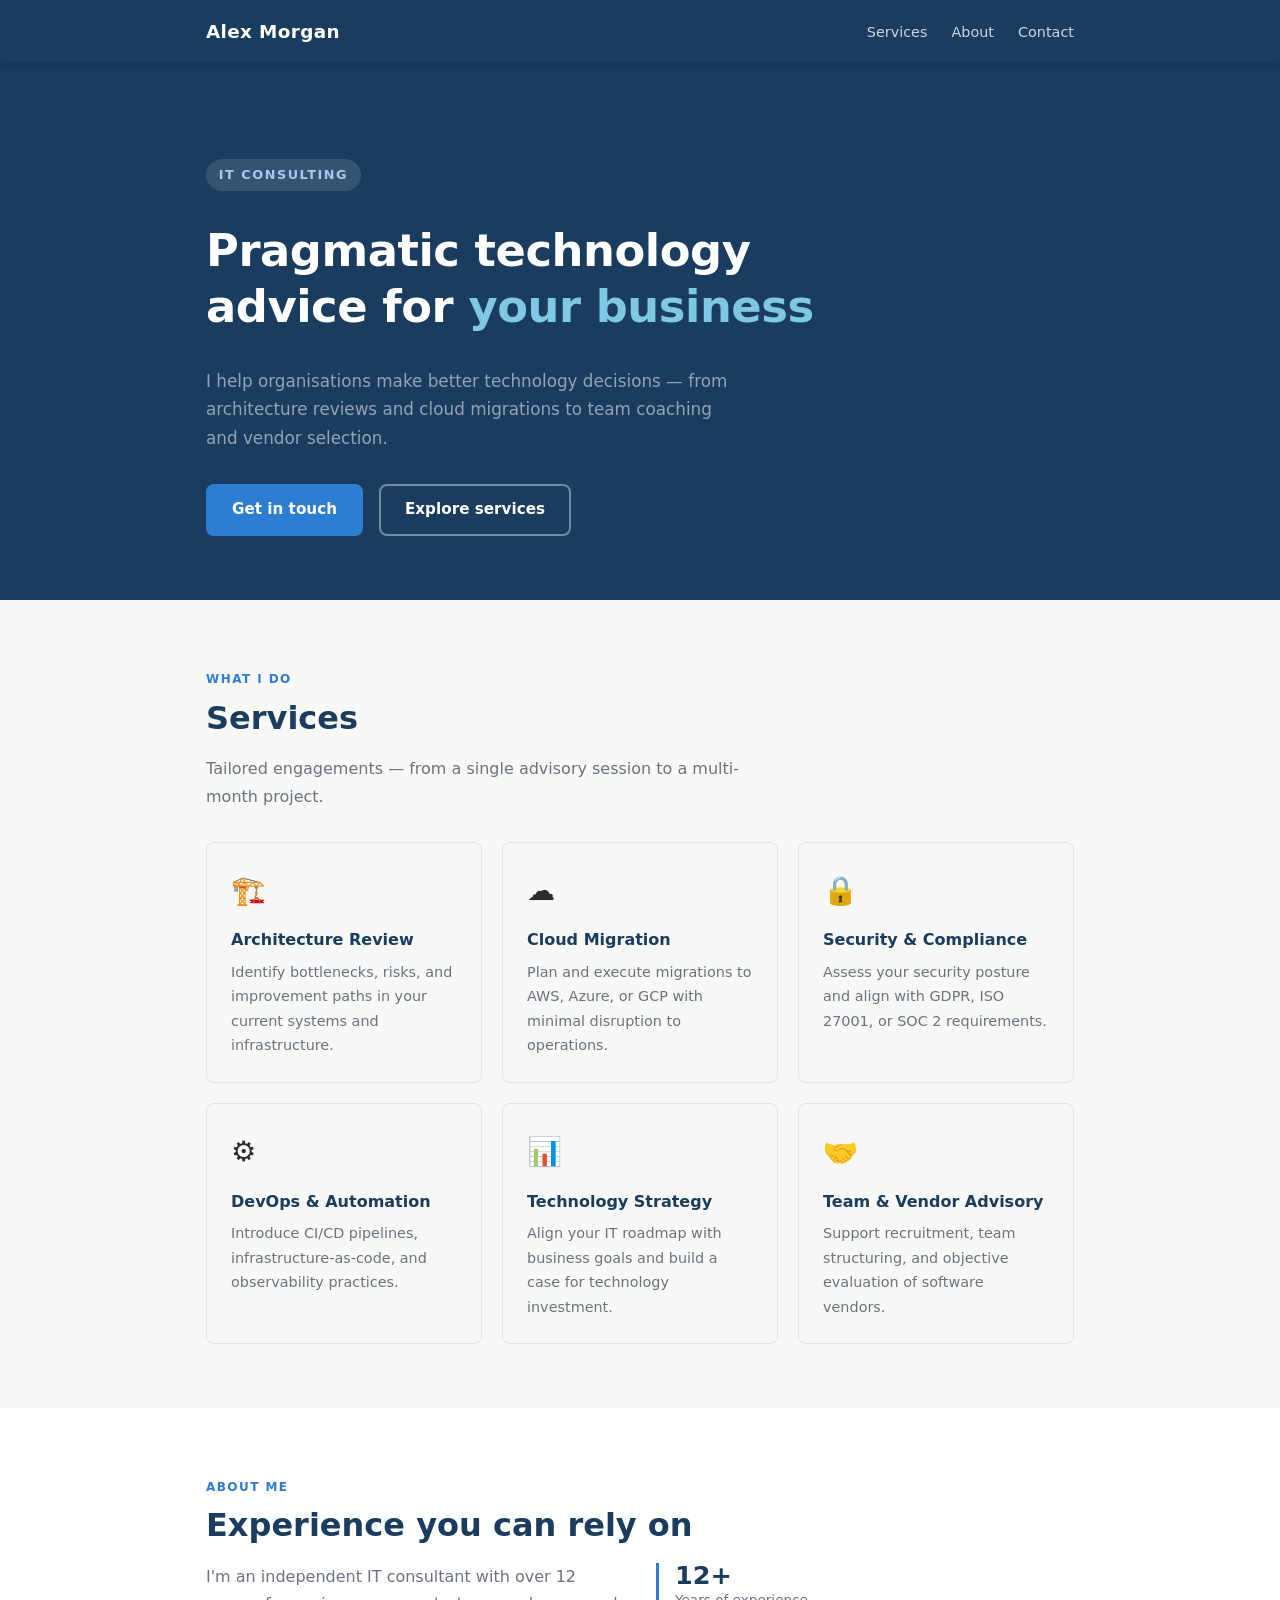
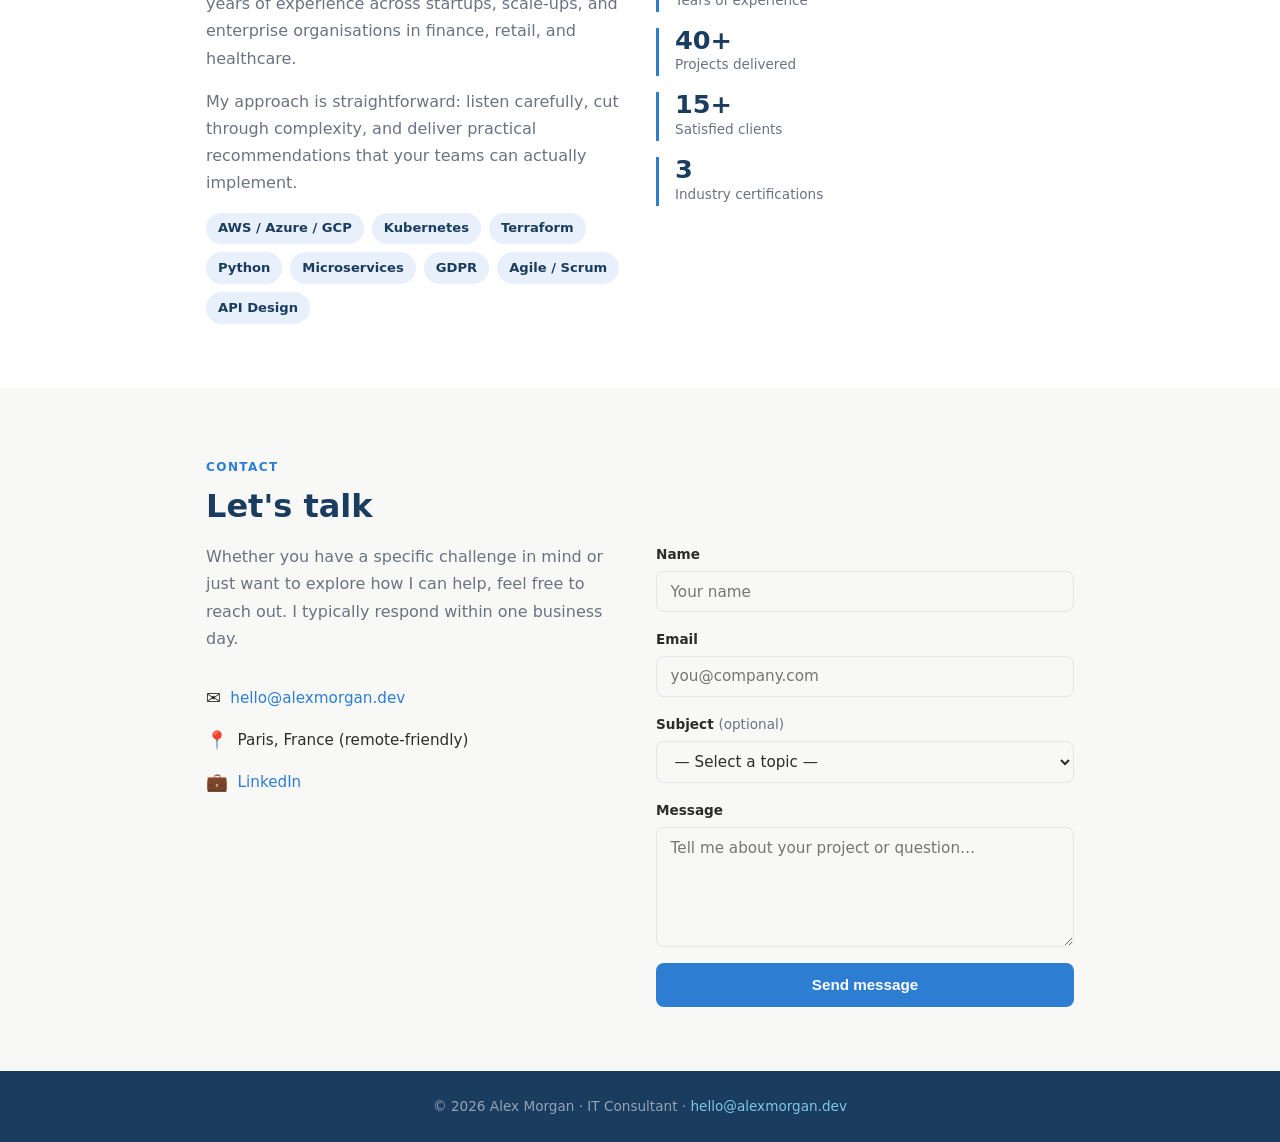
==== index.html @ 18996238 "Add simple responsive IT consultant website Agent-Logs-Url: https://github.com/inza4/consultant-webs" ====
<!DOCTYPE html>
<html lang="en">
<head>
  <meta charset="UTF-8" />
  <meta name="viewport" content="width=device-width, initial-scale=1.0" />
  <meta name="description" content="IT Consultant – strategy, architecture, and digital transformation services." />
  <title>Alex Morgan · IT Consultant</title>
  <link rel="stylesheet" href="css/style.css" />
</head>
<body>

  <!-- ===== Header / Nav ===== -->
  <header>
    <nav>
      <span class="nav-brand">Alex Morgan</span>
      <button class="nav-toggle" id="nav-toggle" aria-label="Toggle navigation" aria-expanded="false">
        <span></span>
        <span></span>
        <span></span>
      </button>
      <ul class="nav-links" id="nav-links">
        <li><a href="#services">Services</a></li>
        <li><a href="#about">About</a></li>
        <li><a href="#contact">Contact</a></li>
      </ul>
    </nav>
  </header>

  <!-- ===== Hero ===== -->
  <section id="hero">
    <div class="container">
      <span class="hero-tag">IT Consulting</span>
      <h1 class="hero-title">
        Pragmatic technology<br />
        advice for <span>your business</span>
      </h1>
      <p class="hero-subtitle">
        I help organisations make better technology decisions — from architecture reviews
        and cloud migrations to team coaching and vendor selection.
      </p>
      <div class="hero-actions">
        <a href="#contact" class="btn btn-primary">Get in touch</a>
        <a href="#services" class="btn btn-outline">Explore services</a>
      </div>
    </div>
  </section>

  <!-- ===== Services ===== -->
  <section id="services">
    <div class="container">
      <span class="section-label">What I do</span>
      <h2 class="section-title">Services</h2>
      <p class="section-intro">
        Tailored engagements — from a single advisory session to a multi-month project.
      </p>

      <div class="services-grid">

        <div class="service-card">
          <div class="service-icon">🏗️</div>
          <h3>Architecture Review</h3>
          <p>Identify bottlenecks, risks, and improvement paths in your current systems and infrastructure.</p>
        </div>

        <div class="service-card">
          <div class="service-icon">☁️</div>
          <h3>Cloud Migration</h3>
          <p>Plan and execute migrations to AWS, Azure, or GCP with minimal disruption to operations.</p>
        </div>

        <div class="service-card">
          <div class="service-icon">🔒</div>
          <h3>Security & Compliance</h3>
          <p>Assess your security posture and align with GDPR, ISO 27001, or SOC 2 requirements.</p>
        </div>

        <div class="service-card">
          <div class="service-icon">⚙️</div>
          <h3>DevOps &amp; Automation</h3>
          <p>Introduce CI/CD pipelines, infrastructure-as-code, and observability practices.</p>
        </div>

        <div class="service-card">
          <div class="service-icon">📊</div>
          <h3>Technology Strategy</h3>
          <p>Align your IT roadmap with business goals and build a case for technology investment.</p>
        </div>

        <div class="service-card">
          <div class="service-icon">🤝</div>
          <h3>Team &amp; Vendor Advisory</h3>
          <p>Support recruitment, team structuring, and objective evaluation of software vendors.</p>
        </div>

      </div>
    </div>
  </section>

  <!-- ===== About ===== -->
  <section id="about">
    <div class="container">
      <span class="section-label">About me</span>
      <h2 class="section-title">Experience you can rely on</h2>

      <div class="about-grid">
        <div class="about-text">
          <p>
            I'm an independent IT consultant with over 12 years of experience across startups,
            scale-ups, and enterprise organisations in finance, retail, and healthcare.
          </p>
          <p>
            My approach is straightforward: listen carefully, cut through complexity, and deliver
            practical recommendations that your teams can actually implement.
          </p>
          <div class="skills-list">
            <span class="skill-tag">AWS / Azure / GCP</span>
            <span class="skill-tag">Kubernetes</span>
            <span class="skill-tag">Terraform</span>
            <span class="skill-tag">Python</span>
            <span class="skill-tag">Microservices</span>
            <span class="skill-tag">GDPR</span>
            <span class="skill-tag">Agile / Scrum</span>
            <span class="skill-tag">API Design</span>
          </div>
        </div>

        <div class="about-highlights">
          <div class="highlight-item">
            <div class="number">12+</div>
            <div class="label">Years of experience</div>
          </div>
          <div class="highlight-item">
            <div class="number">40+</div>
            <div class="label">Projects delivered</div>
          </div>
          <div class="highlight-item">
            <div class="number">15+</div>
            <div class="label">Satisfied clients</div>
          </div>
          <div class="highlight-item">
            <div class="number">3</div>
            <div class="label">Industry certifications</div>
          </div>
        </div>
      </div>
    </div>
  </section>

  <!-- ===== Contact ===== -->
  <section id="contact">
    <div class="container">
      <span class="section-label">Contact</span>
      <h2 class="section-title">Let's talk</h2>

      <div class="contact-wrapper">
        <div class="contact-info">
          <p>
            Whether you have a specific challenge in mind or just want to explore how I can
            help, feel free to reach out. I typically respond within one business day.
          </p>
          <ul class="contact-details">
            <li>
              <span class="icon">✉️</span>
              <a href="mailto:hello@alexmorgan.dev">hello@alexmorgan.dev</a>
            </li>
            <li>
              <span class="icon">📍</span>
              <span>Paris, France (remote-friendly)</span>
            </li>
            <li>
              <span class="icon">💼</span>
              <a href="https://linkedin.com/in/alexmorgan" target="_blank" rel="noopener">LinkedIn</a>
            </li>
          </ul>
        </div>

        <div>
          <form class="contact-form" id="contact-form">
            <div class="form-group">
              <label for="name">Name</label>
              <input type="text" id="name" name="name" placeholder="Your name" required />
            </div>
            <div class="form-group">
              <label for="email">Email</label>
              <input type="email" id="email" name="email" placeholder="you@company.com" required />
            </div>
            <div class="form-group">
              <label for="subject">Subject <span style="font-weight:400;color:var(--color-muted)">(optional)</span></label>
              <select id="subject" name="subject">
                <option value="">— Select a topic —</option>
                <option value="architecture">Architecture Review</option>
                <option value="cloud">Cloud Migration</option>
                <option value="security">Security &amp; Compliance</option>
                <option value="devops">DevOps &amp; Automation</option>
                <option value="strategy">Technology Strategy</option>
                <option value="other">Other</option>
              </select>
            </div>
            <div class="form-group">
              <label for="message">Message</label>
              <textarea id="message" name="message" placeholder="Tell me about your project or question…" required></textarea>
            </div>
            <button type="submit" class="btn btn-primary">Send message</button>
          </form>
          <div class="form-success" id="form-success" role="status" aria-live="polite">
            ✅ Thank you! I'll get back to you as soon as possible.
          </div>
        </div>
      </div>
    </div>
  </section>

  <!-- ===== Footer ===== -->
  <footer>
    <p>© <span id="year"></span> Alex Morgan · IT Consultant ·
      <a href="mailto:hello@alexmorgan.dev">hello@alexmorgan.dev</a>
    </p>
  </footer>

  <script src="js/main.js"></script>
  <script>document.getElementById('year').textContent = new Date().getFullYear();</script>
</body>
</html>
---- css/style.css ----
/* ===== Reset & Base ===== */
*, *::before, *::after {
  box-sizing: border-box;
  margin: 0;
  padding: 0;
}

:root {
  --color-bg: #f8f8f6;
  --color-surface: #ffffff;
  --color-primary: #1a3c5e;
  --color-accent: #2d7dd2;
  --color-text: #2c2c2c;
  --color-muted: #6b7280;
  --color-border: #e2e5ea;
  --font-base: 'Segoe UI', system-ui, -apple-system, sans-serif;
  --max-width: 900px;
  --spacing-lg: 4rem;
  --spacing-md: 2rem;
  --spacing-sm: 1rem;
  --radius: 8px;
}

html {
  scroll-behavior: smooth;
}

body {
  font-family: var(--font-base);
  background-color: var(--color-bg);
  color: var(--color-text);
  line-height: 1.7;
  font-size: 1rem;
}

a {
  color: var(--color-accent);
  text-decoration: none;
}

a:hover {
  text-decoration: underline;
}

img {
  display: block;
  max-width: 100%;
}

/* ===== Layout ===== */
.container {
  width: 100%;
  max-width: var(--max-width);
  margin: 0 auto;
  padding: 0 var(--spacing-sm);
}

section {
  padding: var(--spacing-lg) 0;
}

section:nth-child(even) {
  background-color: var(--color-surface);
}

/* ===== Navigation ===== */
header {
  position: sticky;
  top: 0;
  z-index: 100;
  background-color: var(--color-primary);
  box-shadow: 0 2px 8px rgba(0, 0, 0, 0.15);
}

nav {
  display: flex;
  align-items: center;
  justify-content: space-between;
  padding: 1rem var(--spacing-sm);
  max-width: var(--max-width);
  margin: 0 auto;
}

.nav-brand {
  font-size: 1.15rem;
  font-weight: 700;
  color: #ffffff;
  letter-spacing: 0.02em;
}

.nav-links {
  display: flex;
  list-style: none;
  gap: 1.5rem;
}

.nav-links a {
  color: #cbd5e1;
  font-size: 0.9rem;
  font-weight: 500;
  transition: color 0.2s;
}

.nav-links a:hover {
  color: #ffffff;
  text-decoration: none;
}

/* Hamburger menu (mobile) */
.nav-toggle {
  display: none;
  flex-direction: column;
  gap: 5px;
  cursor: pointer;
  background: none;
  border: none;
  padding: 4px;
}

.nav-toggle span {
  display: block;
  width: 24px;
  height: 2px;
  background-color: #ffffff;
  border-radius: 2px;
  transition: transform 0.25s, opacity 0.25s;
}

/* ===== Hero ===== */
#hero {
  background-color: var(--color-primary);
  color: #ffffff;
  padding: calc(var(--spacing-lg) * 1.5) 0 var(--spacing-lg);
}

#hero .container {
  display: flex;
  flex-direction: column;
  gap: var(--spacing-md);
}

.hero-tag {
  display: inline-block;
  background-color: rgba(255, 255, 255, 0.12);
  color: #a8c8f0;
  font-size: 0.8rem;
  font-weight: 600;
  letter-spacing: 0.12em;
  text-transform: uppercase;
  padding: 0.3rem 0.8rem;
  border-radius: 20px;
  width: fit-content;
}

.hero-title {
  font-size: clamp(1.8rem, 5vw, 2.8rem);
  font-weight: 700;
  line-height: 1.25;
  letter-spacing: -0.01em;
}

.hero-title span {
  color: #7ec8e3;
}

.hero-subtitle {
  font-size: 1.05rem;
  color: #94a3b8;
  max-width: 540px;
}

.hero-actions {
  display: flex;
  flex-wrap: wrap;
  gap: var(--spacing-sm);
}

/* ===== Buttons ===== */
.btn {
  display: inline-block;
  padding: 0.7rem 1.5rem;
  border-radius: var(--radius);
  font-weight: 600;
  font-size: 0.95rem;
  cursor: pointer;
  border: 2px solid transparent;
  transition: background-color 0.2s, color 0.2s, border-color 0.2s;
  text-decoration: none;
}

.btn-primary {
  background-color: var(--color-accent);
  color: #ffffff;
}

.btn-primary:hover {
  background-color: #1a5fa3;
  text-decoration: none;
}

.btn-outline {
  background-color: transparent;
  color: #ffffff;
  border-color: rgba(255, 255, 255, 0.4);
}

.btn-outline:hover {
  background-color: rgba(255, 255, 255, 0.08);
  border-color: #ffffff;
  text-decoration: none;
}

/* ===== Section Headers ===== */
.section-label {
  display: inline-block;
  font-size: 0.75rem;
  font-weight: 700;
  letter-spacing: 0.12em;
  text-transform: uppercase;
  color: var(--color-accent);
  margin-bottom: 0.5rem;
}

.section-title {
  font-size: clamp(1.4rem, 3vw, 2rem);
  font-weight: 700;
  color: var(--color-primary);
  margin-bottom: var(--spacing-sm);
  line-height: 1.3;
}

.section-intro {
  color: var(--color-muted);
  max-width: 560px;
  margin-bottom: var(--spacing-md);
}

/* ===== Services ===== */
.services-grid {
  display: grid;
  grid-template-columns: repeat(auto-fit, minmax(240px, 1fr));
  gap: 1.25rem;
}

.service-card {
  background-color: var(--color-bg);
  border: 1px solid var(--color-border);
  border-radius: var(--radius);
  padding: 1.5rem;
  transition: box-shadow 0.2s, border-color 0.2s;
}

.service-card:hover {
  box-shadow: 0 4px 16px rgba(0, 0, 0, 0.07);
  border-color: var(--color-accent);
}

.service-icon {
  font-size: 1.75rem;
  margin-bottom: 0.75rem;
}

.service-card h3 {
  font-size: 1rem;
  font-weight: 700;
  color: var(--color-primary);
  margin-bottom: 0.4rem;
}

.service-card p {
  font-size: 0.9rem;
  color: var(--color-muted);
}

/* ===== About ===== */
.about-grid {
  display: grid;
  grid-template-columns: 1fr 1fr;
  gap: var(--spacing-md);
  align-items: start;
}

.about-text p {
  color: var(--color-muted);
  margin-bottom: var(--spacing-sm);
}

.skills-list {
  display: flex;
  flex-wrap: wrap;
  gap: 0.5rem;
  margin-top: var(--spacing-sm);
}

.skill-tag {
  background-color: #e8f0fb;
  color: var(--color-primary);
  font-size: 0.82rem;
  font-weight: 600;
  padding: 0.3rem 0.75rem;
  border-radius: 20px;
}

.about-highlights {
  display: flex;
  flex-direction: column;
  gap: 1rem;
}

.highlight-item {
  border-left: 3px solid var(--color-accent);
  padding-left: 1rem;
}

.highlight-item .number {
  font-size: 1.6rem;
  font-weight: 700;
  color: var(--color-primary);
  line-height: 1;
}

.highlight-item .label {
  font-size: 0.85rem;
  color: var(--color-muted);
}

/* ===== Contact ===== */
.contact-wrapper {
  display: grid;
  grid-template-columns: 1fr 1fr;
  gap: var(--spacing-md);
  align-items: start;
}

.contact-info p {
  color: var(--color-muted);
  margin-bottom: var(--spacing-md);
}

.contact-details {
  list-style: none;
  display: flex;
  flex-direction: column;
  gap: 0.75rem;
}

.contact-details li {
  display: flex;
  align-items: center;
  gap: 0.6rem;
  font-size: 0.95rem;
  color: var(--color-text);
}

.contact-details li .icon {
  font-size: 1.1rem;
  flex-shrink: 0;
}

/* Form */
.contact-form {
  display: flex;
  flex-direction: column;
  gap: 1rem;
}

.form-group {
  display: flex;
  flex-direction: column;
  gap: 0.3rem;
}

.form-group label {
  font-size: 0.85rem;
  font-weight: 600;
  color: var(--color-text);
}

.form-group input,
.form-group textarea,
.form-group select {
  border: 1px solid var(--color-border);
  border-radius: var(--radius);
  padding: 0.65rem 0.85rem;
  font-family: var(--font-base);
  font-size: 0.95rem;
  color: var(--color-text);
  background-color: var(--color-bg);
  width: 100%;
  transition: border-color 0.2s, box-shadow 0.2s;
}

.form-group input:focus,
.form-group textarea:focus,
.form-group select:focus {
  outline: none;
  border-color: var(--color-accent);
  box-shadow: 0 0 0 3px rgba(45, 125, 210, 0.15);
}

.form-group textarea {
  resize: vertical;
  min-height: 120px;
}

/* Success message */
.form-success {
  display: none;
  background-color: #ecfdf5;
  border: 1px solid #6ee7b7;
  border-radius: var(--radius);
  padding: 1rem;
  color: #065f46;
  font-size: 0.95rem;
  text-align: center;
}

/* ===== Footer ===== */
footer {
  background-color: var(--color-primary);
  color: #94a3b8;
  text-align: center;
  padding: 1.5rem var(--spacing-sm);
  font-size: 0.85rem;
}

footer a {
  color: #7ec8e3;
}

/* ===== Responsive ===== */
@media (max-width: 700px) {
  :root {
    --spacing-lg: 2.5rem;
  }

  /* Mobile nav */
  .nav-toggle {
    display: flex;
  }

  .nav-links {
    display: none;
    flex-direction: column;
    gap: 0;
    position: absolute;
    top: 100%;
    left: 0;
    right: 0;
    background-color: var(--color-primary);
    padding: 0.5rem 0 1rem;
    border-top: 1px solid rgba(255, 255, 255, 0.1);
  }

  .nav-links.open {
    display: flex;
  }

  .nav-links li a {
    display: block;
    padding: 0.6rem 1.25rem;
    font-size: 1rem;
  }

  /* About */
  .about-grid {
    grid-template-columns: 1fr;
  }

  .about-highlights {
    flex-direction: row;
    flex-wrap: wrap;
  }

  .highlight-item {
    flex: 1 1 120px;
  }

  /* Contact */
  .contact-wrapper {
    grid-template-columns: 1fr;
  }
}

@media (max-width: 400px) {
  .hero-actions {
    flex-direction: column;
  }

  .btn {
    text-align: center;
  }
}
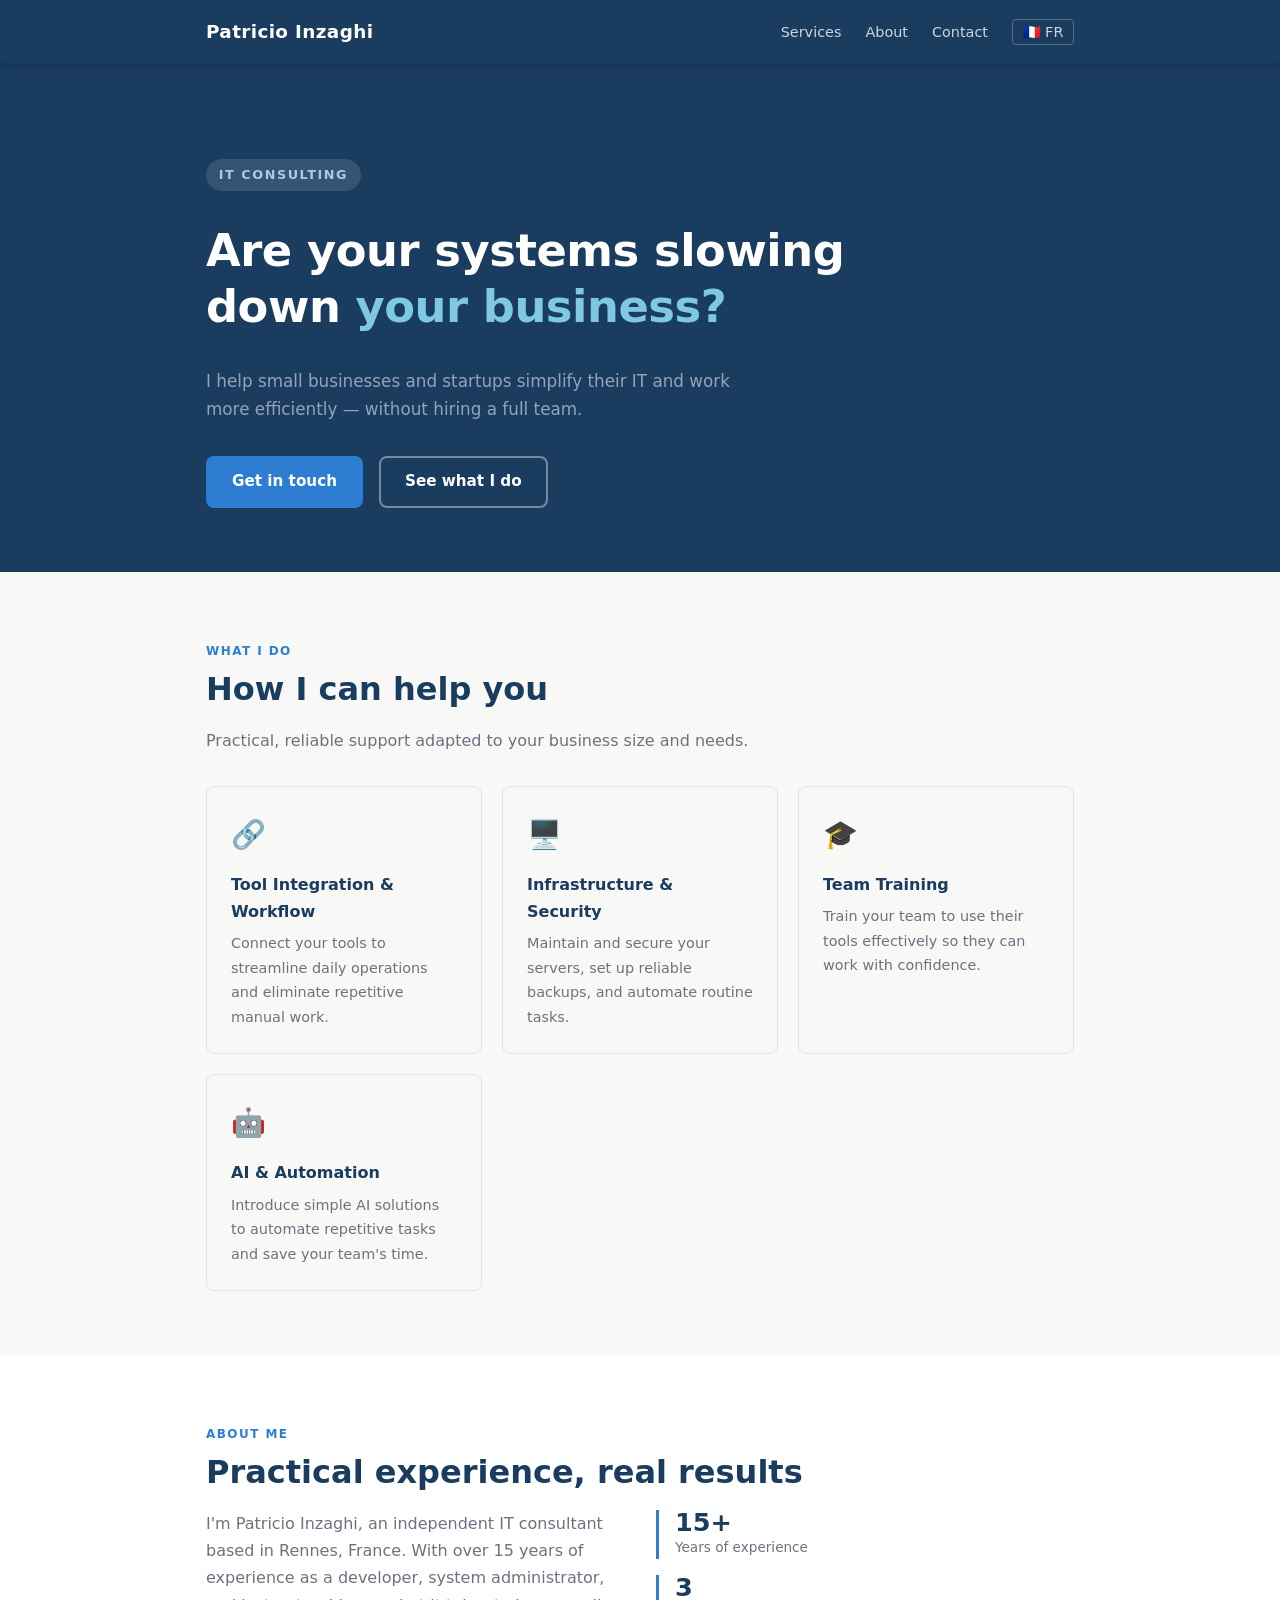
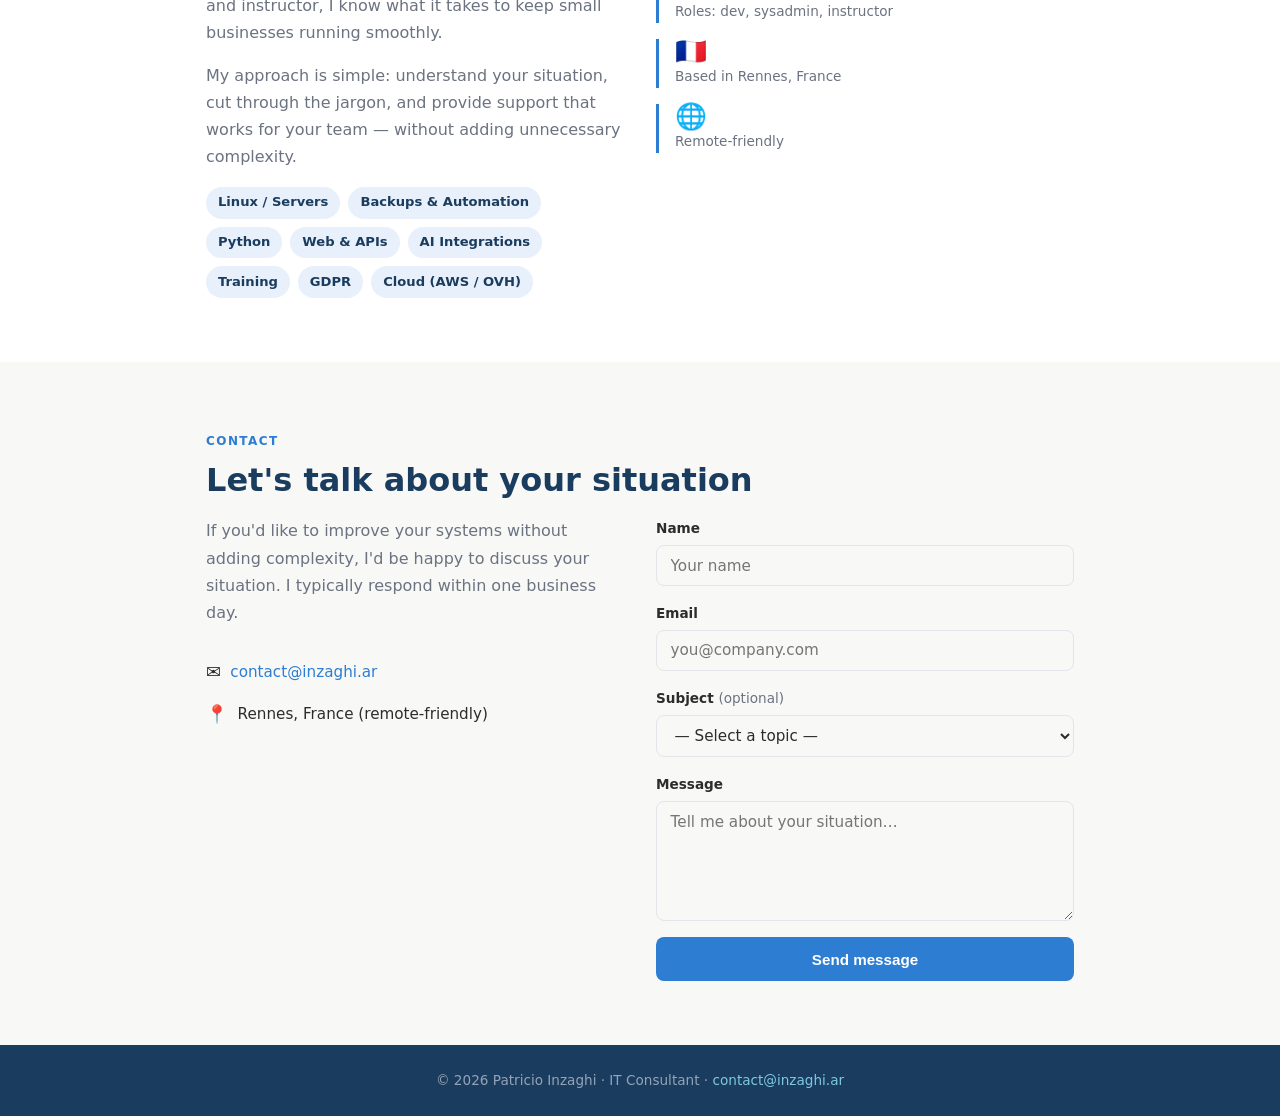
==== commit ed6de531: "Add bilingual EN/FR static website for Patricio Inzaghi Agent-Logs-Url: https://github.com/inza4/con" ====
--- a/index.html
+++ b/index.html
@@ -3,221 +3,29 @@
 <head>
   <meta charset="UTF-8" />
   <meta name="viewport" content="width=device-width, initial-scale=1.0" />
-  <meta name="description" content="IT Consultant – strategy, architecture, and digital transformation services." />
-  <title>Alex Morgan · IT Consultant</title>
-  <link rel="stylesheet" href="css/style.css" />
+  <title>Patricio Inzaghi · IT Consultant</title>
+  <!-- Redirect to the correct language version based on the hostname -->
+  <script>
+    (function () {
+      var host = location.hostname;
+      // consultant-it.inzaghi.ar → French version
+      if (host.includes('consultant-it')) {
+        location.replace('fr/');
+      } else {
+        // Default (it-consultant.inzaghi.ar, localhost, etc.) → English version
+        location.replace('en/');
+      }
+    })();
+  </script>
+  <noscript>
+    <meta http-equiv="refresh" content="0; url=en/" />
+  </noscript>
 </head>
 <body>
-
-  <!-- ===== Header / Nav ===== -->
-  <header>
-    <nav>
-      <span class="nav-brand">Alex Morgan</span>
-      <button class="nav-toggle" id="nav-toggle" aria-label="Toggle navigation" aria-expanded="false">
-        <span></span>
-        <span></span>
-        <span></span>
-      </button>
-      <ul class="nav-links" id="nav-links">
-        <li><a href="#services">Services</a></li>
-        <li><a href="#about">About</a></li>
-        <li><a href="#contact">Contact</a></li>
-      </ul>
-    </nav>
-  </header>
-
-  <!-- ===== Hero ===== -->
-  <section id="hero">
-    <div class="container">
-      <span class="hero-tag">IT Consulting</span>
-      <h1 class="hero-title">
-        Pragmatic technology<br />
-        advice for <span>your business</span>
-      </h1>
-      <p class="hero-subtitle">
-        I help organisations make better technology decisions — from architecture reviews
-        and cloud migrations to team coaching and vendor selection.
-      </p>
-      <div class="hero-actions">
-        <a href="#contact" class="btn btn-primary">Get in touch</a>
-        <a href="#services" class="btn btn-outline">Explore services</a>
-      </div>
-    </div>
-  </section>
-
-  <!-- ===== Services ===== -->
-  <section id="services">
-    <div class="container">
-      <span class="section-label">What I do</span>
-      <h2 class="section-title">Services</h2>
-      <p class="section-intro">
-        Tailored engagements — from a single advisory session to a multi-month project.
-      </p>
-
-      <div class="services-grid">
-
-        <div class="service-card">
-          <div class="service-icon">🏗️</div>
-          <h3>Architecture Review</h3>
-          <p>Identify bottlenecks, risks, and improvement paths in your current systems and infrastructure.</p>
-        </div>
-
-        <div class="service-card">
-          <div class="service-icon">☁️</div>
-          <h3>Cloud Migration</h3>
-          <p>Plan and execute migrations to AWS, Azure, or GCP with minimal disruption to operations.</p>
-        </div>
-
-        <div class="service-card">
-          <div class="service-icon">🔒</div>
-          <h3>Security & Compliance</h3>
-          <p>Assess your security posture and align with GDPR, ISO 27001, or SOC 2 requirements.</p>
-        </div>
-
-        <div class="service-card">
-          <div class="service-icon">⚙️</div>
-          <h3>DevOps &amp; Automation</h3>
-          <p>Introduce CI/CD pipelines, infrastructure-as-code, and observability practices.</p>
-        </div>
-
-        <div class="service-card">
-          <div class="service-icon">📊</div>
-          <h3>Technology Strategy</h3>
-          <p>Align your IT roadmap with business goals and build a case for technology investment.</p>
-        </div>
-
-        <div class="service-card">
-          <div class="service-icon">🤝</div>
-          <h3>Team &amp; Vendor Advisory</h3>
-          <p>Support recruitment, team structuring, and objective evaluation of software vendors.</p>
-        </div>
-
-      </div>
-    </div>
-  </section>
-
-  <!-- ===== About ===== -->
-  <section id="about">
-    <div class="container">
-      <span class="section-label">About me</span>
-      <h2 class="section-title">Experience you can rely on</h2>
-
-      <div class="about-grid">
-        <div class="about-text">
-          <p>
-            I'm an independent IT consultant with over 12 years of experience across startups,
-            scale-ups, and enterprise organisations in finance, retail, and healthcare.
-          </p>
-          <p>
-            My approach is straightforward: listen carefully, cut through complexity, and deliver
-            practical recommendations that your teams can actually implement.
-          </p>
-          <div class="skills-list">
-            <span class="skill-tag">AWS / Azure / GCP</span>
-            <span class="skill-tag">Kubernetes</span>
-            <span class="skill-tag">Terraform</span>
-            <span class="skill-tag">Python</span>
-            <span class="skill-tag">Microservices</span>
-            <span class="skill-tag">GDPR</span>
-            <span class="skill-tag">Agile / Scrum</span>
-            <span class="skill-tag">API Design</span>
-          </div>
-        </div>
-
-        <div class="about-highlights">
-          <div class="highlight-item">
-            <div class="number">12+</div>
-            <div class="label">Years of experience</div>
-          </div>
-          <div class="highlight-item">
-            <div class="number">40+</div>
-            <div class="label">Projects delivered</div>
-          </div>
-          <div class="highlight-item">
-            <div class="number">15+</div>
-            <div class="label">Satisfied clients</div>
-          </div>
-          <div class="highlight-item">
-            <div class="number">3</div>
-            <div class="label">Industry certifications</div>
-          </div>
-        </div>
-      </div>
-    </div>
-  </section>
-
-  <!-- ===== Contact ===== -->
-  <section id="contact">
-    <div class="container">
-      <span class="section-label">Contact</span>
-      <h2 class="section-title">Let's talk</h2>
-
-      <div class="contact-wrapper">
-        <div class="contact-info">
-          <p>
-            Whether you have a specific challenge in mind or just want to explore how I can
-            help, feel free to reach out. I typically respond within one business day.
-          </p>
-          <ul class="contact-details">
-            <li>
-              <span class="icon">✉️</span>
-              <a href="mailto:hello@alexmorgan.dev">hello@alexmorgan.dev</a>
-            </li>
-            <li>
-              <span class="icon">📍</span>
-              <span>Paris, France (remote-friendly)</span>
-            </li>
-            <li>
-              <span class="icon">💼</span>
-              <a href="https://linkedin.com/in/alexmorgan" target="_blank" rel="noopener">LinkedIn</a>
-            </li>
-          </ul>
-        </div>
-
-        <div>
-          <form class="contact-form" id="contact-form">
-            <div class="form-group">
-              <label for="name">Name</label>
-              <input type="text" id="name" name="name" placeholder="Your name" required />
-            </div>
-            <div class="form-group">
-              <label for="email">Email</label>
-              <input type="email" id="email" name="email" placeholder="you@company.com" required />
-            </div>
-            <div class="form-group">
-              <label for="subject">Subject <span style="font-weight:400;color:var(--color-muted)">(optional)</span></label>
-              <select id="subject" name="subject">
-                <option value="">— Select a topic —</option>
-                <option value="architecture">Architecture Review</option>
-                <option value="cloud">Cloud Migration</option>
-                <option value="security">Security &amp; Compliance</option>
-                <option value="devops">DevOps &amp; Automation</option>
-                <option value="strategy">Technology Strategy</option>
-                <option value="other">Other</option>
-              </select>
-            </div>
-            <div class="form-group">
-              <label for="message">Message</label>
-              <textarea id="message" name="message" placeholder="Tell me about your project or question…" required></textarea>
-            </div>
-            <button type="submit" class="btn btn-primary">Send message</button>
-          </form>
-          <div class="form-success" id="form-success" role="status" aria-live="polite">
-            ✅ Thank you! I'll get back to you as soon as possible.
-          </div>
-        </div>
-      </div>
-    </div>
-  </section>
-
-  <!-- ===== Footer ===== -->
-  <footer>
-    <p>© <span id="year"></span> Alex Morgan · IT Consultant ·
-      <a href="mailto:hello@alexmorgan.dev">hello@alexmorgan.dev</a>
-    </p>
-  </footer>
-
-  <script src="js/main.js"></script>
-  <script>document.getElementById('year').textContent = new Date().getFullYear();</script>
+  <p>
+    Redirecting… If nothing happens:
+    <a href="en/">English</a> |
+    <a href="fr/">Français</a>
+  </p>
 </body>
 </html>
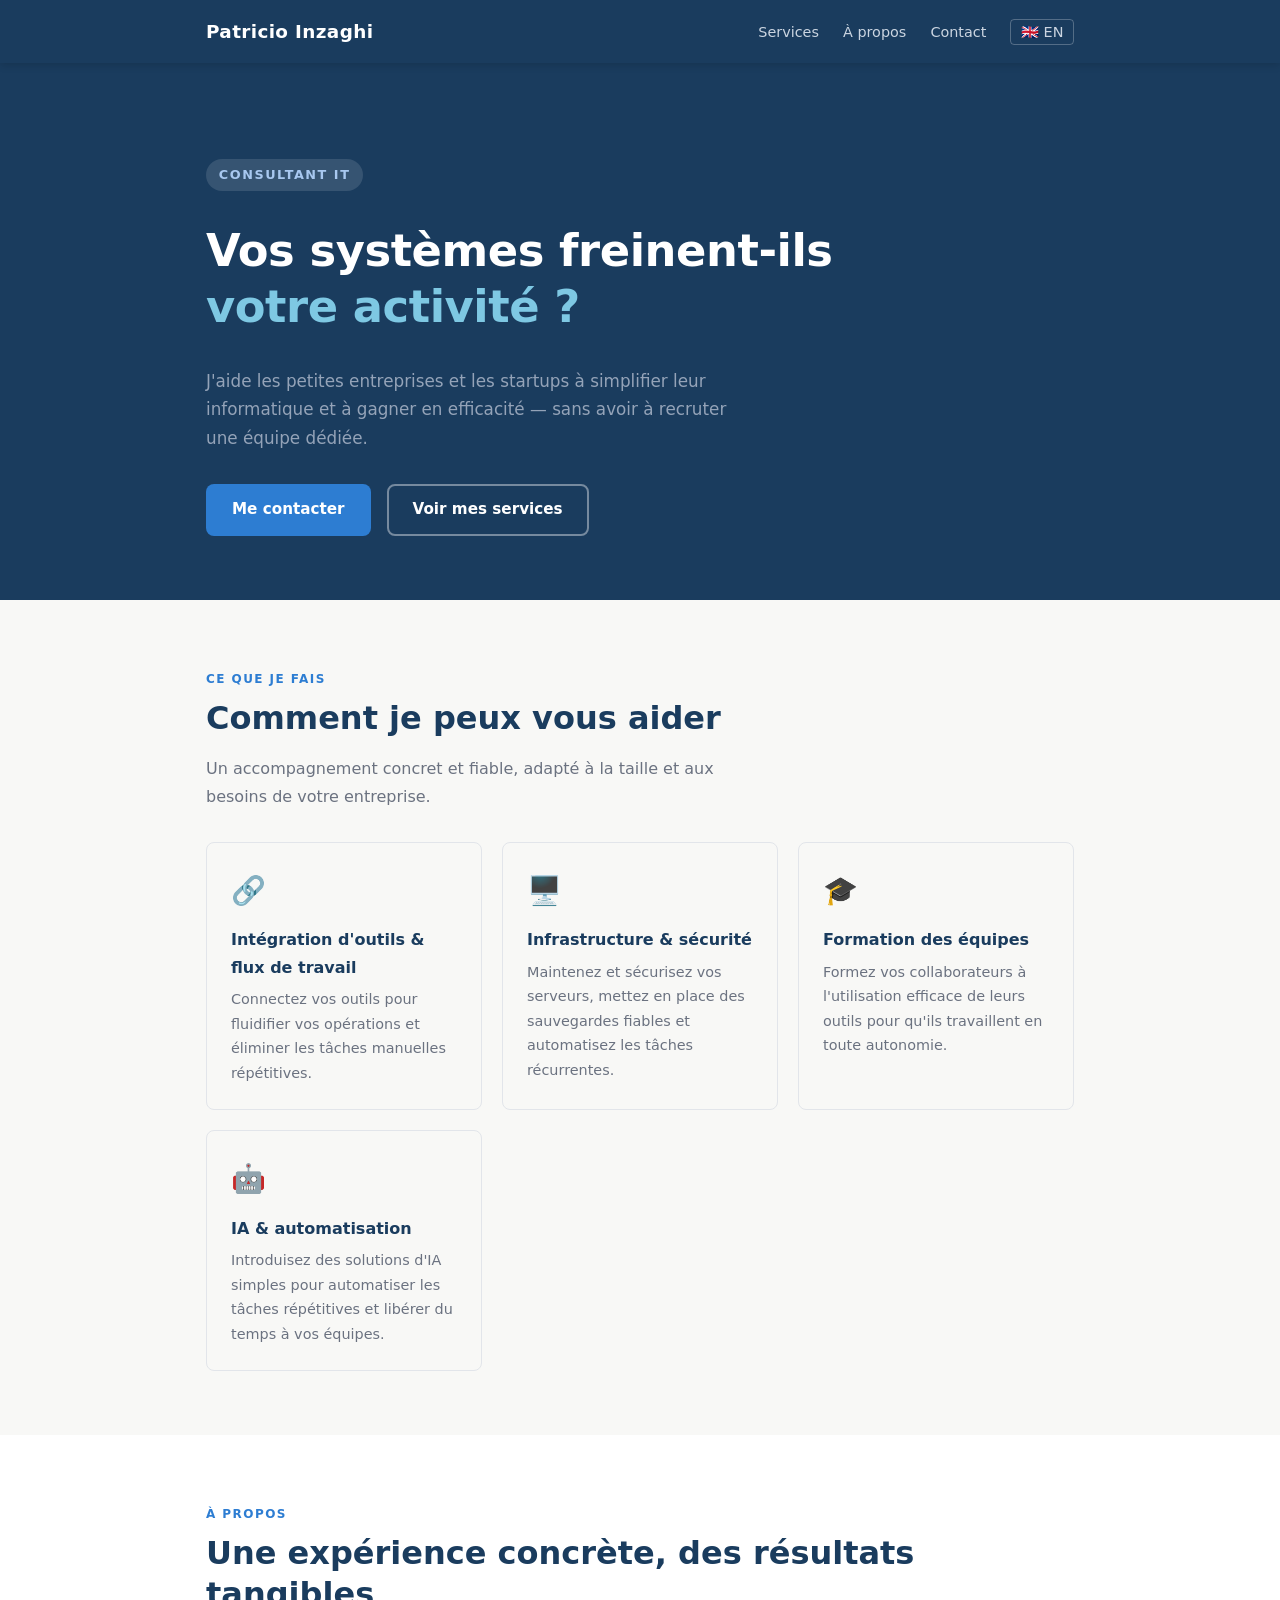
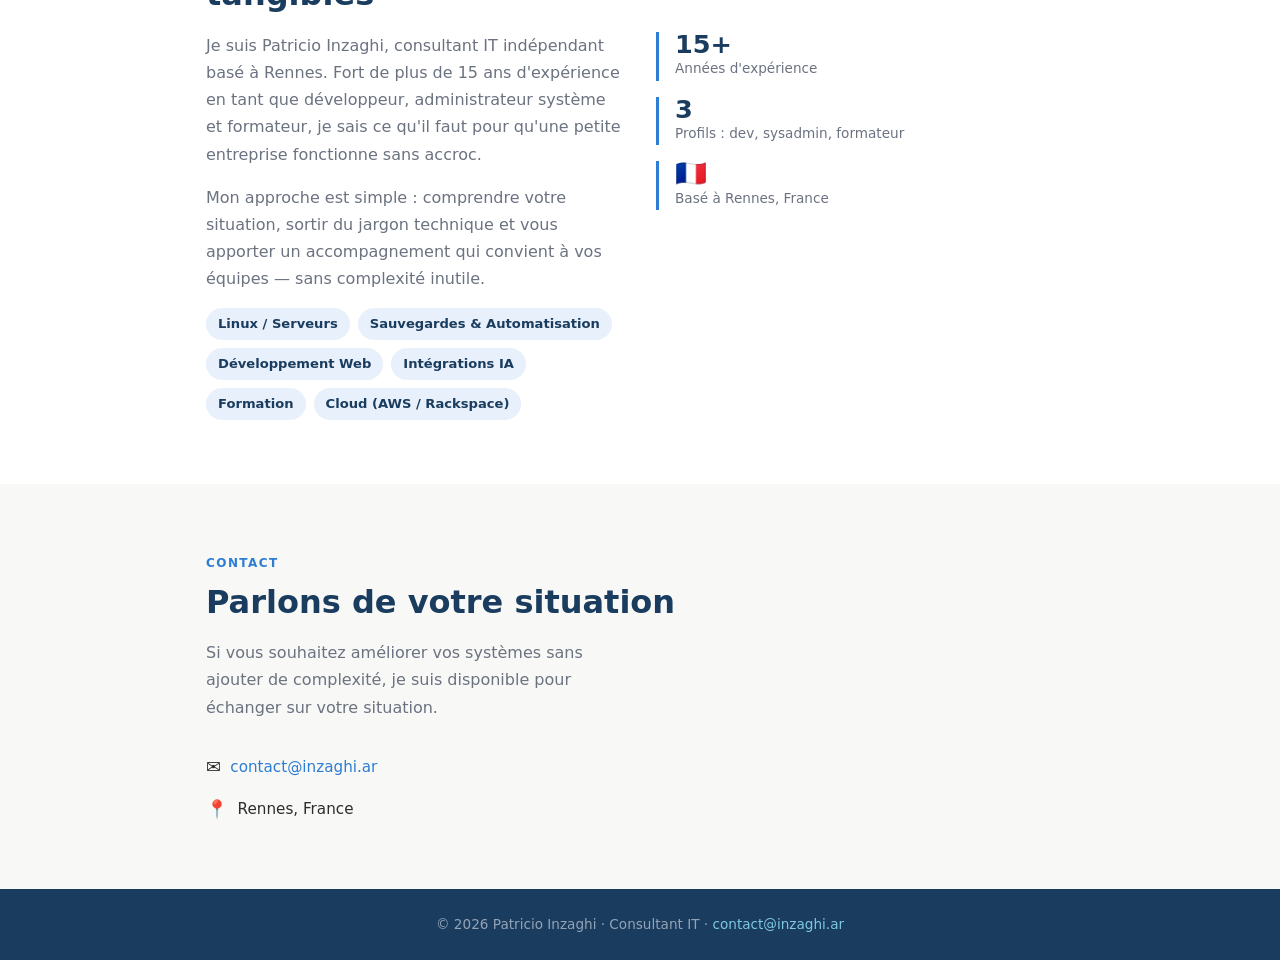
==== commit 586cbec6: "Fixes" ====
--- a/index.html
+++ b/index.html
@@ -1,31 +1,179 @@
 <!DOCTYPE html>
-<html lang="en">
+<html lang="fr">
+
 <head>
   <meta charset="UTF-8" />
   <meta name="viewport" content="width=device-width, initial-scale=1.0" />
-  <title>Patricio Inzaghi · IT Consultant</title>
-  <!-- Redirect to the correct language version based on the hostname -->
-  <script>
-    (function () {
-      var host = location.hostname;
-      // consultant-it.inzaghi.ar → French version
-      if (host.includes('consultant-it')) {
-        location.replace('fr/');
-      } else {
-        // Default (it-consultant.inzaghi.ar, localhost, etc.) → English version
-        location.replace('en/');
-      }
-    })();
-  </script>
-  <noscript>
-    <meta http-equiv="refresh" content="0; url=en/" />
-  </noscript>
+  <meta name="description"
+    content="Patricio Inzaghi – Consultant IT indépendant. Accompagnement informatique pratique pour les petites et moyennes entreprises. Basé à Rennes, France." />
+  <title>Patricio Inzaghi · Consultant IT</title>
+  <link rel="stylesheet" href="css/style.css" />
 </head>
+
 <body>
-  <p>
-    Redirecting… If nothing happens:
-    <a href="en/">English</a> |
-    <a href="fr/">Français</a>
-  </p>
+
+  <!-- ===== Header / Nav ===== -->
+  <header>
+    <nav>
+      <span class="nav-brand">Patricio Inzaghi</span>
+      <button class="nav-toggle" id="nav-toggle" aria-label="Afficher la navigation" aria-expanded="false">
+        <span></span>
+        <span></span>
+        <span></span>
+      </button>
+      <ul class="nav-links" id="nav-links">
+        <li><a href="#services">Services</a></li>
+        <li><a href="#about">À propos</a></li>
+        <li><a href="#contact">Contact</a></li>
+        <li><a href="https://it-consultant.inzaghi.ar" class="nav-lang" aria-label="English version">🇬🇧 EN</a></li>
+      </ul>
+    </nav>
+  </header>
+
+  <!-- ===== Hero ===== -->
+  <section id="hero">
+    <div class="container">
+      <span class="hero-tag">Consultant IT</span>
+      <h1 class="hero-title">
+        Vos systèmes freinent-ils<br />
+        <span>votre activité ?</span>
+      </h1>
+      <p class="hero-subtitle">
+        J'aide les petites entreprises et les startups à simplifier leur informatique
+        et à gagner en efficacité — sans avoir à recruter une équipe dédiée.
+      </p>
+      <div class="hero-actions">
+        <a href="mailto:contact@inzaghi.ar" class="btn btn-primary">Me contacter</a>
+        <a href="#services" class="btn btn-outline">Voir mes services</a>
+      </div>
+    </div>
+  </section>
+
+  <!-- ===== Services ===== -->
+  <section id="services">
+    <div class="container">
+      <span class="section-label">Ce que je fais</span>
+      <h2 class="section-title">Comment je peux vous aider</h2>
+      <p class="section-intro">
+        Un accompagnement concret et fiable, adapté à la taille et aux besoins de votre entreprise.
+      </p>
+
+      <div class="services-grid">
+
+        <div class="service-card">
+          <div class="service-icon">🔗</div>
+          <h3>Intégration d'outils &amp; flux de travail</h3>
+          <p>Connectez vos outils pour fluidifier vos opérations et éliminer les tâches manuelles répétitives.</p>
+        </div>
+
+        <div class="service-card">
+          <div class="service-icon">🖥️</div>
+          <h3>Infrastructure &amp; sécurité</h3>
+          <p>Maintenez et sécurisez vos serveurs, mettez en place des sauvegardes fiables et automatisez les tâches
+            récurrentes.</p>
+        </div>
+
+        <div class="service-card">
+          <div class="service-icon">🎓</div>
+          <h3>Formation des équipes</h3>
+          <p>Formez vos collaborateurs à l'utilisation efficace de leurs outils pour qu'ils travaillent en toute
+            autonomie.</p>
+        </div>
+
+        <div class="service-card">
+          <div class="service-icon">🤖</div>
+          <h3>IA &amp; automatisation</h3>
+          <p>Introduisez des solutions d'IA simples pour automatiser les tâches répétitives et libérer du temps à vos
+            équipes.</p>
+        </div>
+
+      </div>
+    </div>
+  </section>
+
+  <!-- ===== About ===== -->
+  <section id="about">
+    <div class="container">
+      <span class="section-label">À propos</span>
+      <h2 class="section-title">Une expérience concrète, des résultats tangibles</h2>
+
+      <div class="about-grid">
+        <div class="about-text">
+          <p>
+            Je suis Patricio Inzaghi, consultant IT indépendant basé à Rennes.
+            Fort de plus de 15 ans d'expérience en tant que développeur, administrateur système
+            et formateur, je sais ce qu'il faut pour qu'une petite entreprise fonctionne sans accroc.
+          </p>
+          <p>
+            Mon approche est simple : comprendre votre situation, sortir du jargon technique
+            et vous apporter un accompagnement qui convient à vos équipes — sans complexité inutile.
+          </p>
+          <div class="skills-list">
+            <span class="skill-tag">Linux / Serveurs</span>
+            <span class="skill-tag">Sauvegardes &amp; Automatisation</span>
+            <span class="skill-tag">Développement Web</span>
+            <span class="skill-tag">Intégrations IA</span>
+            <span class="skill-tag">Formation</span>
+            <span class="skill-tag">Cloud (AWS / Rackspace)</span>
+          </div>
+        </div>
+
+        <div class="about-highlights">
+          <div class="highlight-item">
+            <div class="number">15+</div>
+            <div class="label">Années d'expérience</div>
+          </div>
+          <div class="highlight-item">
+            <div class="number">3</div>
+            <div class="label">Profils : dev, sysadmin, formateur</div>
+          </div>
+          <div class="highlight-item">
+            <div class="number">🇫🇷</div>
+            <div class="label">Basé à Rennes, France</div>
+          </div>
+        </div>
+      </div>
+    </div>
+  </section>
+
+  <!-- ===== Contact ===== -->
+  <section id="contact">
+    <div class="container">
+      <span class="section-label">Contact</span>
+      <h2 class="section-title">Parlons de votre situation</h2>
+
+      <div class="contact-wrapper">
+        <div class="contact-info">
+          <p>
+            Si vous souhaitez améliorer vos systèmes sans ajouter de complexité,
+            je suis disponible pour échanger sur votre situation.
+          </p>
+          <ul class="contact-details">
+            <li>
+              <span class="icon">✉️</span>
+              <a href="mailto:contact@inzaghi.ar">contact@inzaghi.ar</a>
+            </li>
+            <li>
+              <span class="icon">📍</span>
+              <span>Rennes, France</span>
+            </li>
+          </ul>
+        </div>
+
+
+      </div>
+    </div>
+  </section>
+
+  <!-- ===== Footer ===== -->
+  <footer>
+    <p>© <span id="year"></span> Patricio Inzaghi · Consultant IT ·
+      <a href="mailto:contact@inzaghi.ar">contact@inzaghi.ar</a>
+    </p>
+  </footer>
+
+  <script src="js/main.js"></script>
+  <script>document.getElementById('year').textContent = new Date().getFullYear();</script>
 </body>
-</html>
+
+</html>
--- a/css/style.css
+++ b/css/style.css
@@ -0,0 +1,511 @@
+/* ===== Reset & Base ===== */
+*, *::before, *::after {
+  box-sizing: border-box;
+  margin: 0;
+  padding: 0;
+}
+
+:root {
+  --color-bg: #f8f8f6;
+  --color-surface: #ffffff;
+  --color-primary: #1a3c5e;
+  --color-accent: #2d7dd2;
+  --color-text: #2c2c2c;
+  --color-muted: #6b7280;
+  --color-border: #e2e5ea;
+  --font-base: 'Segoe UI', system-ui, -apple-system, sans-serif;
+  --max-width: 900px;
+  --spacing-lg: 4rem;
+  --spacing-md: 2rem;
+  --spacing-sm: 1rem;
+  --radius: 8px;
+}
+
+html {
+  scroll-behavior: smooth;
+}
+
+body {
+  font-family: var(--font-base);
+  background-color: var(--color-bg);
+  color: var(--color-text);
+  line-height: 1.7;
+  font-size: 1rem;
+}
+
+a {
+  color: var(--color-accent);
+  text-decoration: none;
+}
+
+a:hover {
+  text-decoration: underline;
+}
+
+img {
+  display: block;
+  max-width: 100%;
+}
+
+/* ===== Layout ===== */
+.container {
+  width: 100%;
+  max-width: var(--max-width);
+  margin: 0 auto;
+  padding: 0 var(--spacing-sm);
+}
+
+section {
+  padding: var(--spacing-lg) 0;
+}
+
+section:nth-child(even) {
+  background-color: var(--color-surface);
+}
+
+/* ===== Navigation ===== */
+header {
+  position: sticky;
+  top: 0;
+  z-index: 100;
+  background-color: var(--color-primary);
+  box-shadow: 0 2px 8px rgba(0, 0, 0, 0.15);
+}
+
+nav {
+  display: flex;
+  align-items: center;
+  justify-content: space-between;
+  padding: 1rem var(--spacing-sm);
+  max-width: var(--max-width);
+  margin: 0 auto;
+}
+
+.nav-brand {
+  font-size: 1.15rem;
+  font-weight: 700;
+  color: #ffffff;
+  letter-spacing: 0.02em;
+}
+
+.nav-links {
+  display: flex;
+  list-style: none;
+  gap: 1.5rem;
+}
+
+.nav-links a {
+  color: #cbd5e1;
+  font-size: 0.9rem;
+  font-weight: 500;
+  transition: color 0.2s;
+}
+
+.nav-links a:hover {
+  color: #ffffff;
+  text-decoration: none;
+}
+
+/* Hamburger menu (mobile) */
+.nav-toggle {
+  display: none;
+  flex-direction: column;
+  gap: 5px;
+  cursor: pointer;
+  background: none;
+  border: none;
+  padding: 4px;
+}
+
+.nav-toggle span {
+  display: block;
+  width: 24px;
+  height: 2px;
+  background-color: #ffffff;
+  border-radius: 2px;
+  transition: transform 0.25s, opacity 0.25s;
+}
+
+/* ===== Hero ===== */
+#hero {
+  background-color: var(--color-primary);
+  color: #ffffff;
+  padding: calc(var(--spacing-lg) * 1.5) 0 var(--spacing-lg);
+}
+
+#hero .container {
+  display: flex;
+  flex-direction: column;
+  gap: var(--spacing-md);
+}
+
+.hero-tag {
+  display: inline-block;
+  background-color: rgba(255, 255, 255, 0.12);
+  color: #a8c8f0;
+  font-size: 0.8rem;
+  font-weight: 600;
+  letter-spacing: 0.12em;
+  text-transform: uppercase;
+  padding: 0.3rem 0.8rem;
+  border-radius: 20px;
+  width: fit-content;
+}
+
+.hero-title {
+  font-size: clamp(1.8rem, 5vw, 2.8rem);
+  font-weight: 700;
+  line-height: 1.25;
+  letter-spacing: -0.01em;
+}
+
+.hero-title span {
+  color: #7ec8e3;
+}
+
+.hero-subtitle {
+  font-size: 1.05rem;
+  color: #94a3b8;
+  max-width: 540px;
+}
+
+.hero-actions {
+  display: flex;
+  flex-wrap: wrap;
+  gap: var(--spacing-sm);
+}
+
+/* ===== Buttons ===== */
+.btn {
+  display: inline-block;
+  padding: 0.7rem 1.5rem;
+  border-radius: var(--radius);
+  font-weight: 600;
+  font-size: 0.95rem;
+  cursor: pointer;
+  border: 2px solid transparent;
+  transition: background-color 0.2s, color 0.2s, border-color 0.2s;
+  text-decoration: none;
+}
+
+.btn-primary {
+  background-color: var(--color-accent);
+  color: #ffffff;
+}
+
+.btn-primary:hover {
+  background-color: #1a5fa3;
+  text-decoration: none;
+}
+
+.btn-outline {
+  background-color: transparent;
+  color: #ffffff;
+  border-color: rgba(255, 255, 255, 0.4);
+}
+
+.btn-outline:hover {
+  background-color: rgba(255, 255, 255, 0.08);
+  border-color: #ffffff;
+  text-decoration: none;
+}
+
+/* ===== Section Headers ===== */
+.section-label {
+  display: inline-block;
+  font-size: 0.75rem;
+  font-weight: 700;
+  letter-spacing: 0.12em;
+  text-transform: uppercase;
+  color: var(--color-accent);
+  margin-bottom: 0.5rem;
+}
+
+.section-title {
+  font-size: clamp(1.4rem, 3vw, 2rem);
+  font-weight: 700;
+  color: var(--color-primary);
+  margin-bottom: var(--spacing-sm);
+  line-height: 1.3;
+}
+
+.section-intro {
+  color: var(--color-muted);
+  max-width: 560px;
+  margin-bottom: var(--spacing-md);
+}
+
+/* ===== Services ===== */
+.services-grid {
+  display: grid;
+  grid-template-columns: repeat(auto-fit, minmax(240px, 1fr));
+  gap: 1.25rem;
+}
+
+.service-card {
+  background-color: var(--color-bg);
+  border: 1px solid var(--color-border);
+  border-radius: var(--radius);
+  padding: 1.5rem;
+  transition: box-shadow 0.2s, border-color 0.2s;
+}
+
+.service-card:hover {
+  box-shadow: 0 4px 16px rgba(0, 0, 0, 0.07);
+  border-color: var(--color-accent);
+}
+
+.service-icon {
+  font-size: 1.75rem;
+  margin-bottom: 0.75rem;
+}
+
+.service-card h3 {
+  font-size: 1rem;
+  font-weight: 700;
+  color: var(--color-primary);
+  margin-bottom: 0.4rem;
+}
+
+.service-card p {
+  font-size: 0.9rem;
+  color: var(--color-muted);
+}
+
+/* ===== About ===== */
+.about-grid {
+  display: grid;
+  grid-template-columns: 1fr 1fr;
+  gap: var(--spacing-md);
+  align-items: start;
+}
+
+.about-text p {
+  color: var(--color-muted);
+  margin-bottom: var(--spacing-sm);
+}
+
+.skills-list {
+  display: flex;
+  flex-wrap: wrap;
+  gap: 0.5rem;
+  margin-top: var(--spacing-sm);
+}
+
+.skill-tag {
+  background-color: #e8f0fb;
+  color: var(--color-primary);
+  font-size: 0.82rem;
+  font-weight: 600;
+  padding: 0.3rem 0.75rem;
+  border-radius: 20px;
+}
+
+.about-highlights {
+  display: flex;
+  flex-direction: column;
+  gap: 1rem;
+}
+
+.highlight-item {
+  border-left: 3px solid var(--color-accent);
+  padding-left: 1rem;
+}
+
+.highlight-item .number {
+  font-size: 1.6rem;
+  font-weight: 700;
+  color: var(--color-primary);
+  line-height: 1;
+}
+
+.highlight-item .label {
+  font-size: 0.85rem;
+  color: var(--color-muted);
+}
+
+/* ===== Contact ===== */
+.contact-wrapper {
+  display: grid;
+  grid-template-columns: 1fr 1fr;
+  gap: var(--spacing-md);
+  align-items: start;
+}
+
+.contact-info p {
+  color: var(--color-muted);
+  margin-bottom: var(--spacing-md);
+}
+
+.contact-details {
+  list-style: none;
+  display: flex;
+  flex-direction: column;
+  gap: 0.75rem;
+}
+
+.contact-details li {
+  display: flex;
+  align-items: center;
+  gap: 0.6rem;
+  font-size: 0.95rem;
+  color: var(--color-text);
+}
+
+.contact-details li .icon {
+  font-size: 1.1rem;
+  flex-shrink: 0;
+}
+
+/* Form */
+.contact-form {
+  display: flex;
+  flex-direction: column;
+  gap: 1rem;
+}
+
+.form-group {
+  display: flex;
+  flex-direction: column;
+  gap: 0.3rem;
+}
+
+.form-group label {
+  font-size: 0.85rem;
+  font-weight: 600;
+  color: var(--color-text);
+}
+
+.form-group input,
+.form-group textarea,
+.form-group select {
+  border: 1px solid var(--color-border);
+  border-radius: var(--radius);
+  padding: 0.65rem 0.85rem;
+  font-family: var(--font-base);
+  font-size: 0.95rem;
+  color: var(--color-text);
+  background-color: var(--color-bg);
+  width: 100%;
+  transition: border-color 0.2s, box-shadow 0.2s;
+}
+
+.form-group input:focus,
+.form-group textarea:focus,
+.form-group select:focus {
+  outline: none;
+  border-color: var(--color-accent);
+  box-shadow: 0 0 0 3px rgba(45, 125, 210, 0.15);
+}
+
+.form-group textarea {
+  resize: vertical;
+  min-height: 120px;
+}
+
+/* Success message */
+.form-success {
+  display: none;
+  background-color: #ecfdf5;
+  border: 1px solid #6ee7b7;
+  border-radius: var(--radius);
+  padding: 1rem;
+  color: #065f46;
+  font-size: 0.95rem;
+  text-align: center;
+}
+
+/* Language switcher */
+.nav-lang {
+  color: #cbd5e1;
+  font-size: 0.82rem;
+  font-weight: 600;
+  padding: 0.25rem 0.6rem;
+  border: 1px solid rgba(255, 255, 255, 0.25);
+  border-radius: 4px;
+  transition: color 0.2s, border-color 0.2s;
+  white-space: nowrap;
+}
+
+.nav-lang:hover {
+  color: #ffffff;
+  border-color: rgba(255, 255, 255, 0.6);
+  text-decoration: none;
+}
+
+/* ===== Footer ===== */
+footer {
+  background-color: var(--color-primary);
+  color: #94a3b8;
+  text-align: center;
+  padding: 1.5rem var(--spacing-sm);
+  font-size: 0.85rem;
+}
+
+footer a {
+  color: #7ec8e3;
+}
+
+/* ===== Responsive ===== */
+@media (max-width: 700px) {
+  :root {
+    --spacing-lg: 2.5rem;
+  }
+
+  /* Mobile nav */
+  .nav-toggle {
+    display: flex;
+  }
+
+  .nav-links {
+    display: none;
+    flex-direction: column;
+    gap: 0;
+    position: absolute;
+    top: 100%;
+    left: 0;
+    right: 0;
+    background-color: var(--color-primary);
+    padding: 0.5rem 0 1rem;
+    border-top: 1px solid rgba(255, 255, 255, 0.1);
+  }
+
+  .nav-links.open {
+    display: flex;
+  }
+
+  .nav-links li a {
+    display: block;
+    padding: 0.6rem 1.25rem;
+    font-size: 1rem;
+  }
+
+  /* About */
+  .about-grid {
+    grid-template-columns: 1fr;
+  }
+
+  .about-highlights {
+    flex-direction: row;
+    flex-wrap: wrap;
+  }
+
+  .highlight-item {
+    flex: 1 1 120px;
+  }
+
+  /* Contact */
+  .contact-wrapper {
+    grid-template-columns: 1fr;
+  }
+}
+
+@media (max-width: 400px) {
+  .hero-actions {
+    flex-direction: column;
+  }
+
+  .btn {
+    text-align: center;
+  }
+}
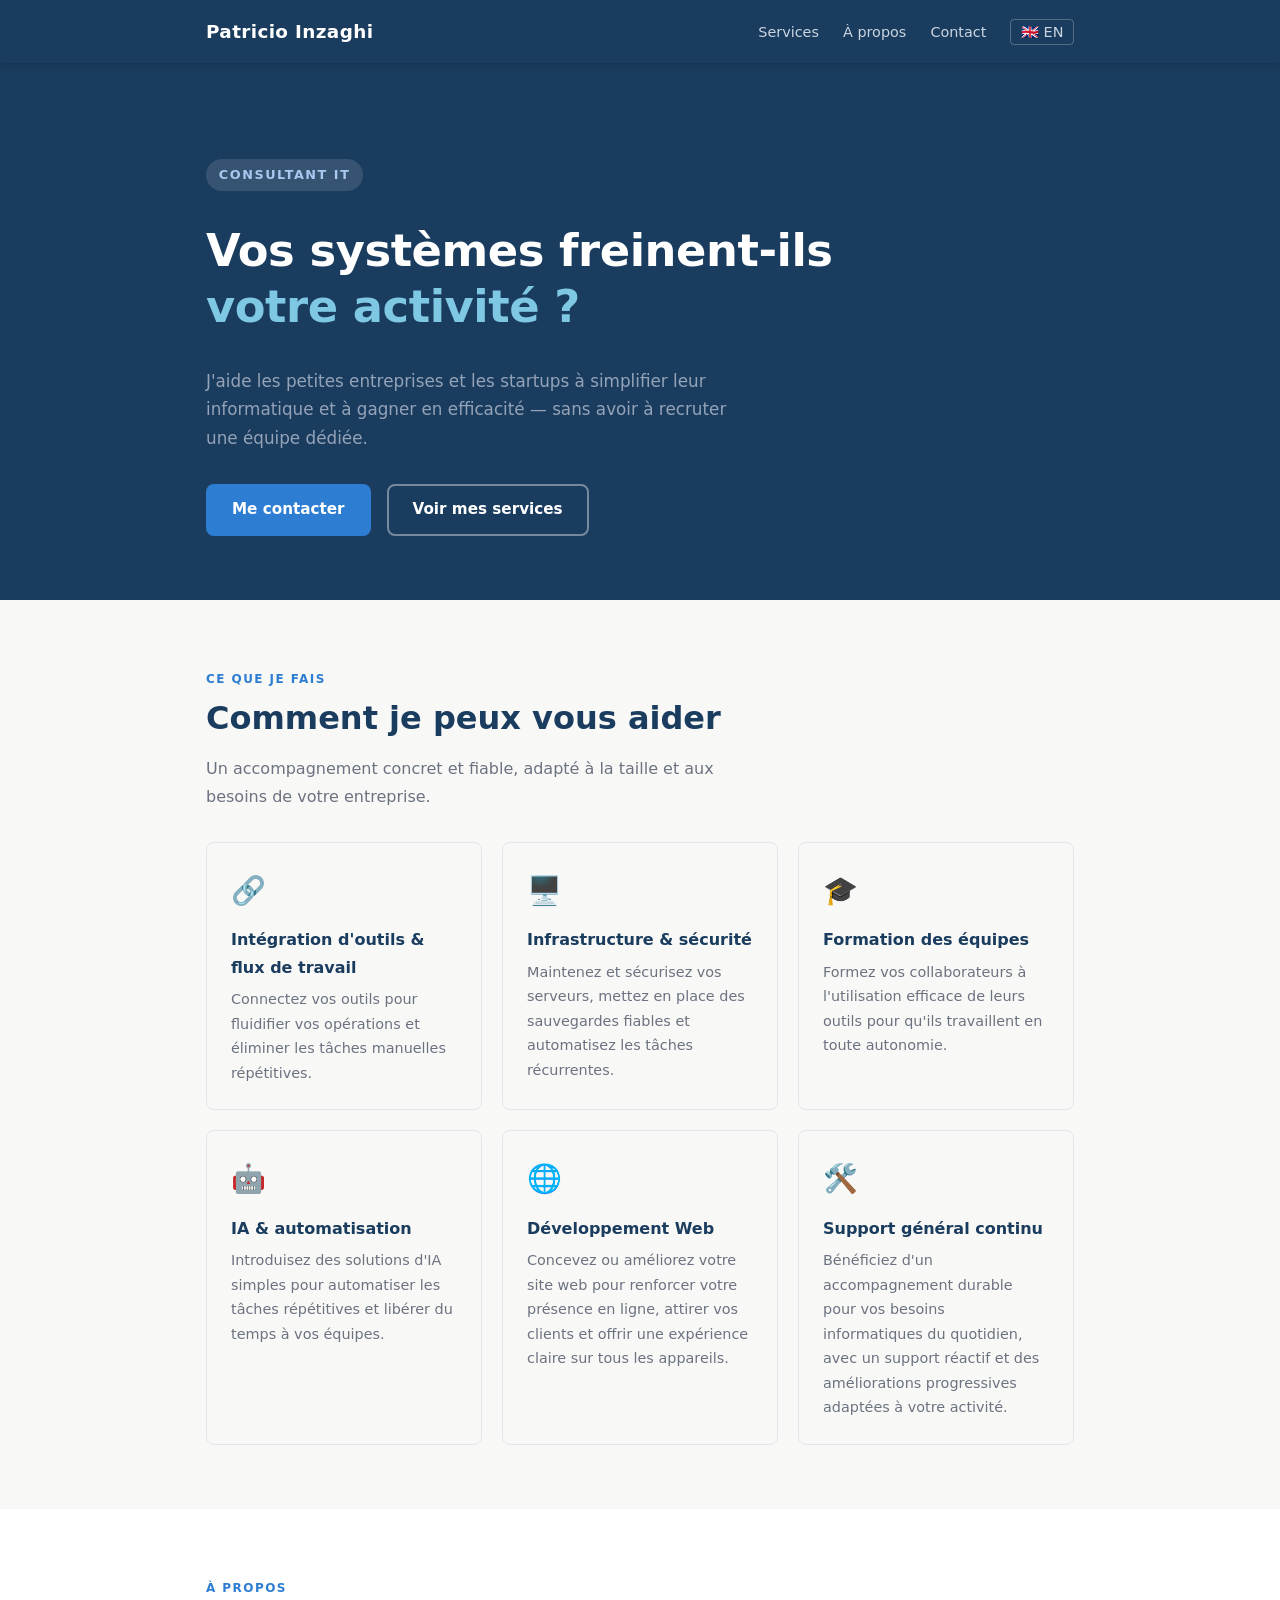
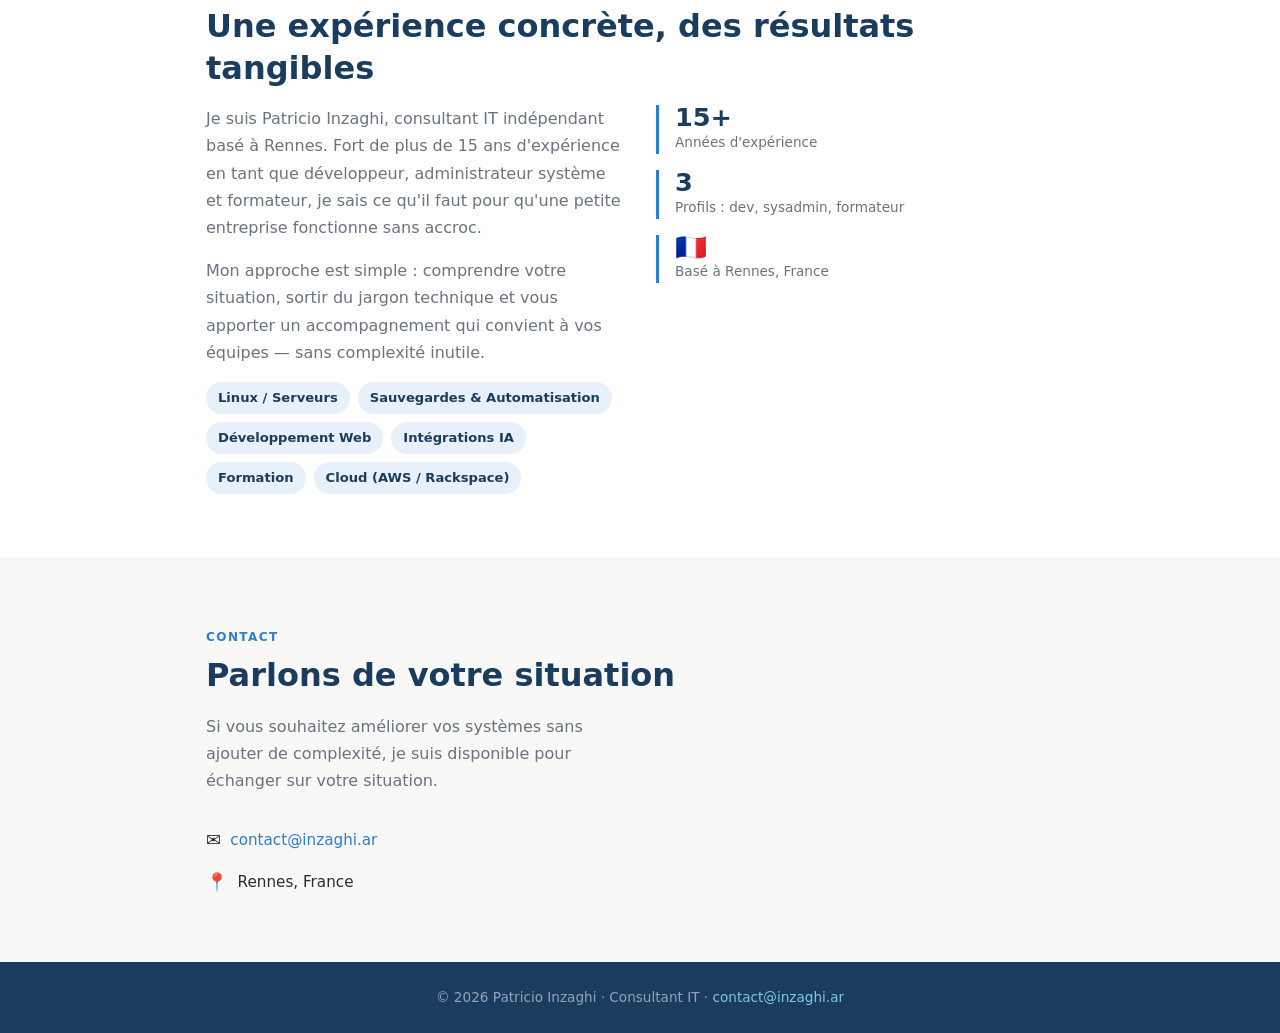
==== commit 0d669f19: "More services" ====
--- a/index.html
+++ b/index.html
@@ -85,6 +85,20 @@
           <h3>IA &amp; automatisation</h3>
           <p>Introduisez des solutions d'IA simples pour automatiser les tâches répétitives et libérer du temps à vos
             équipes.</p>
+        </div>
+
+        <div class="service-card">
+          <div class="service-icon">🌐</div>
+          <h3>Développement Web</h3>
+          <p>Concevez ou améliorez votre site web pour renforcer votre présence en ligne, attirer vos clients et offrir
+            une expérience claire sur tous les appareils.</p>
+        </div>
+
+        <div class="service-card">
+          <div class="service-icon">🛠️</div>
+          <h3>Support général continu</h3>
+          <p>Bénéficiez d'un accompagnement durable pour vos besoins informatiques du quotidien, avec un support réactif
+            et des améliorations progressives adaptées à votre activité.</p>
         </div>
 
       </div>
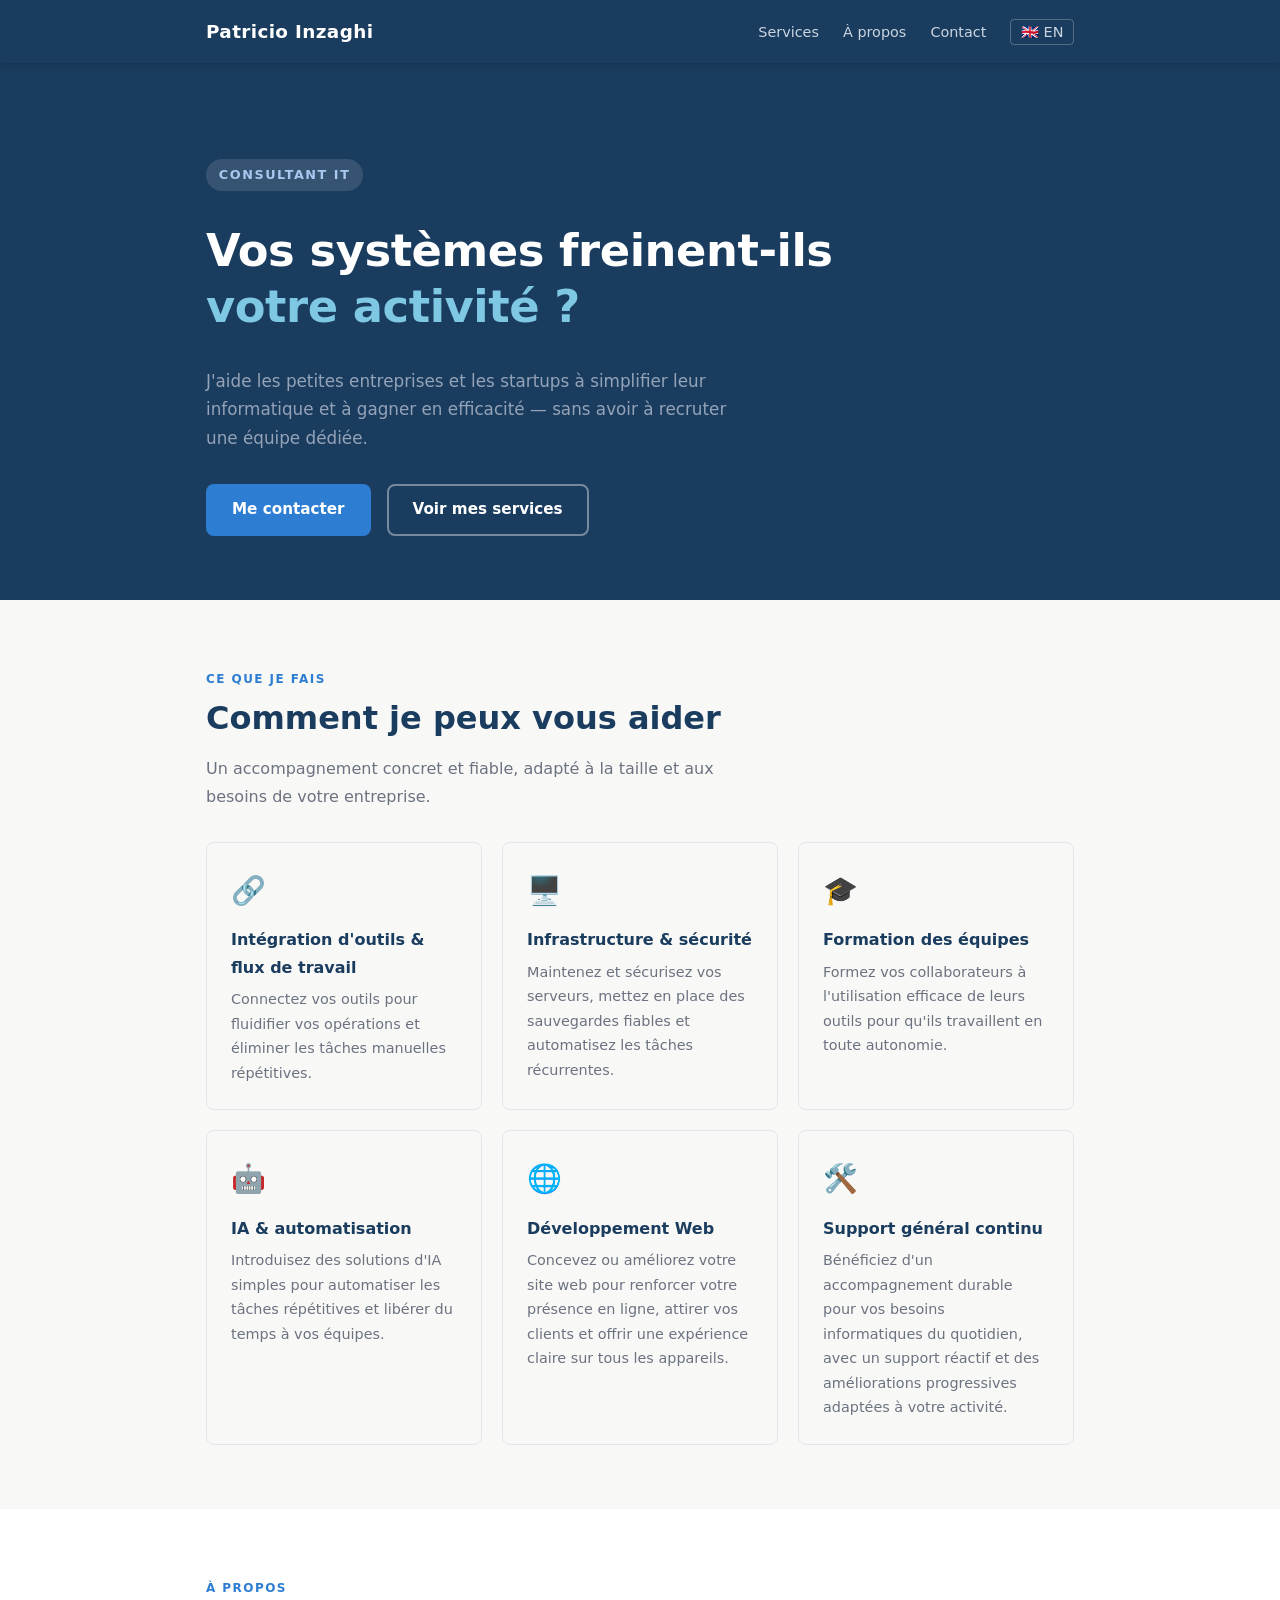
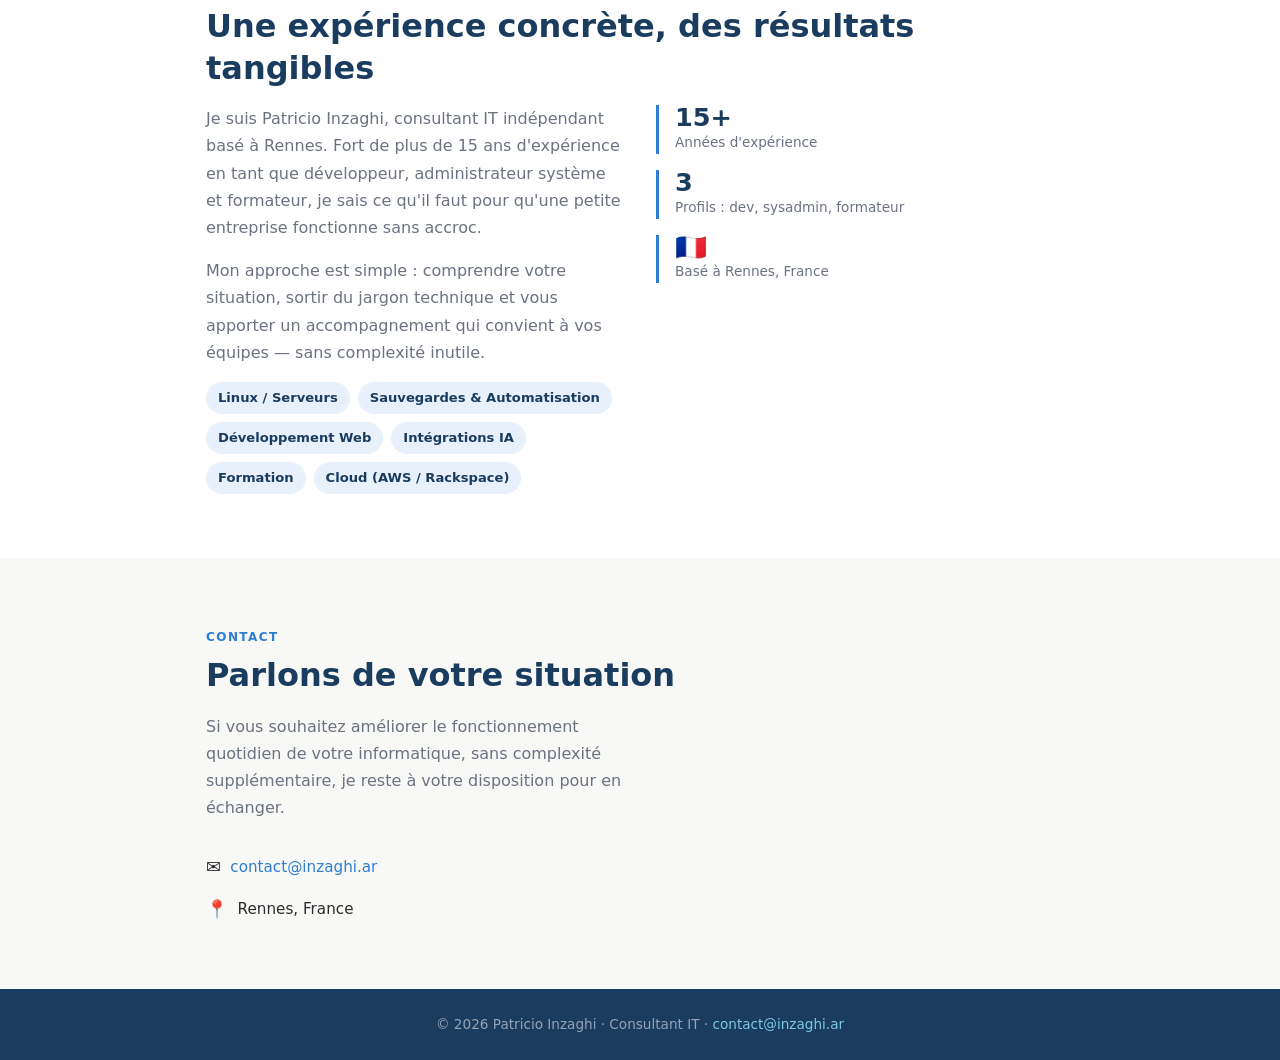
==== commit ef20a2f9: "Rephrase" ====
--- a/index.html
+++ b/index.html
@@ -159,8 +159,8 @@
       <div class="contact-wrapper">
         <div class="contact-info">
           <p>
-            Si vous souhaitez améliorer vos systèmes sans ajouter de complexité,
-            je suis disponible pour échanger sur votre situation.
+            Si vous souhaitez améliorer le fonctionnement quotidien de votre informatique,
+            sans complexité supplémentaire, je reste à votre disposition pour en échanger.
           </p>
           <ul class="contact-details">
             <li>
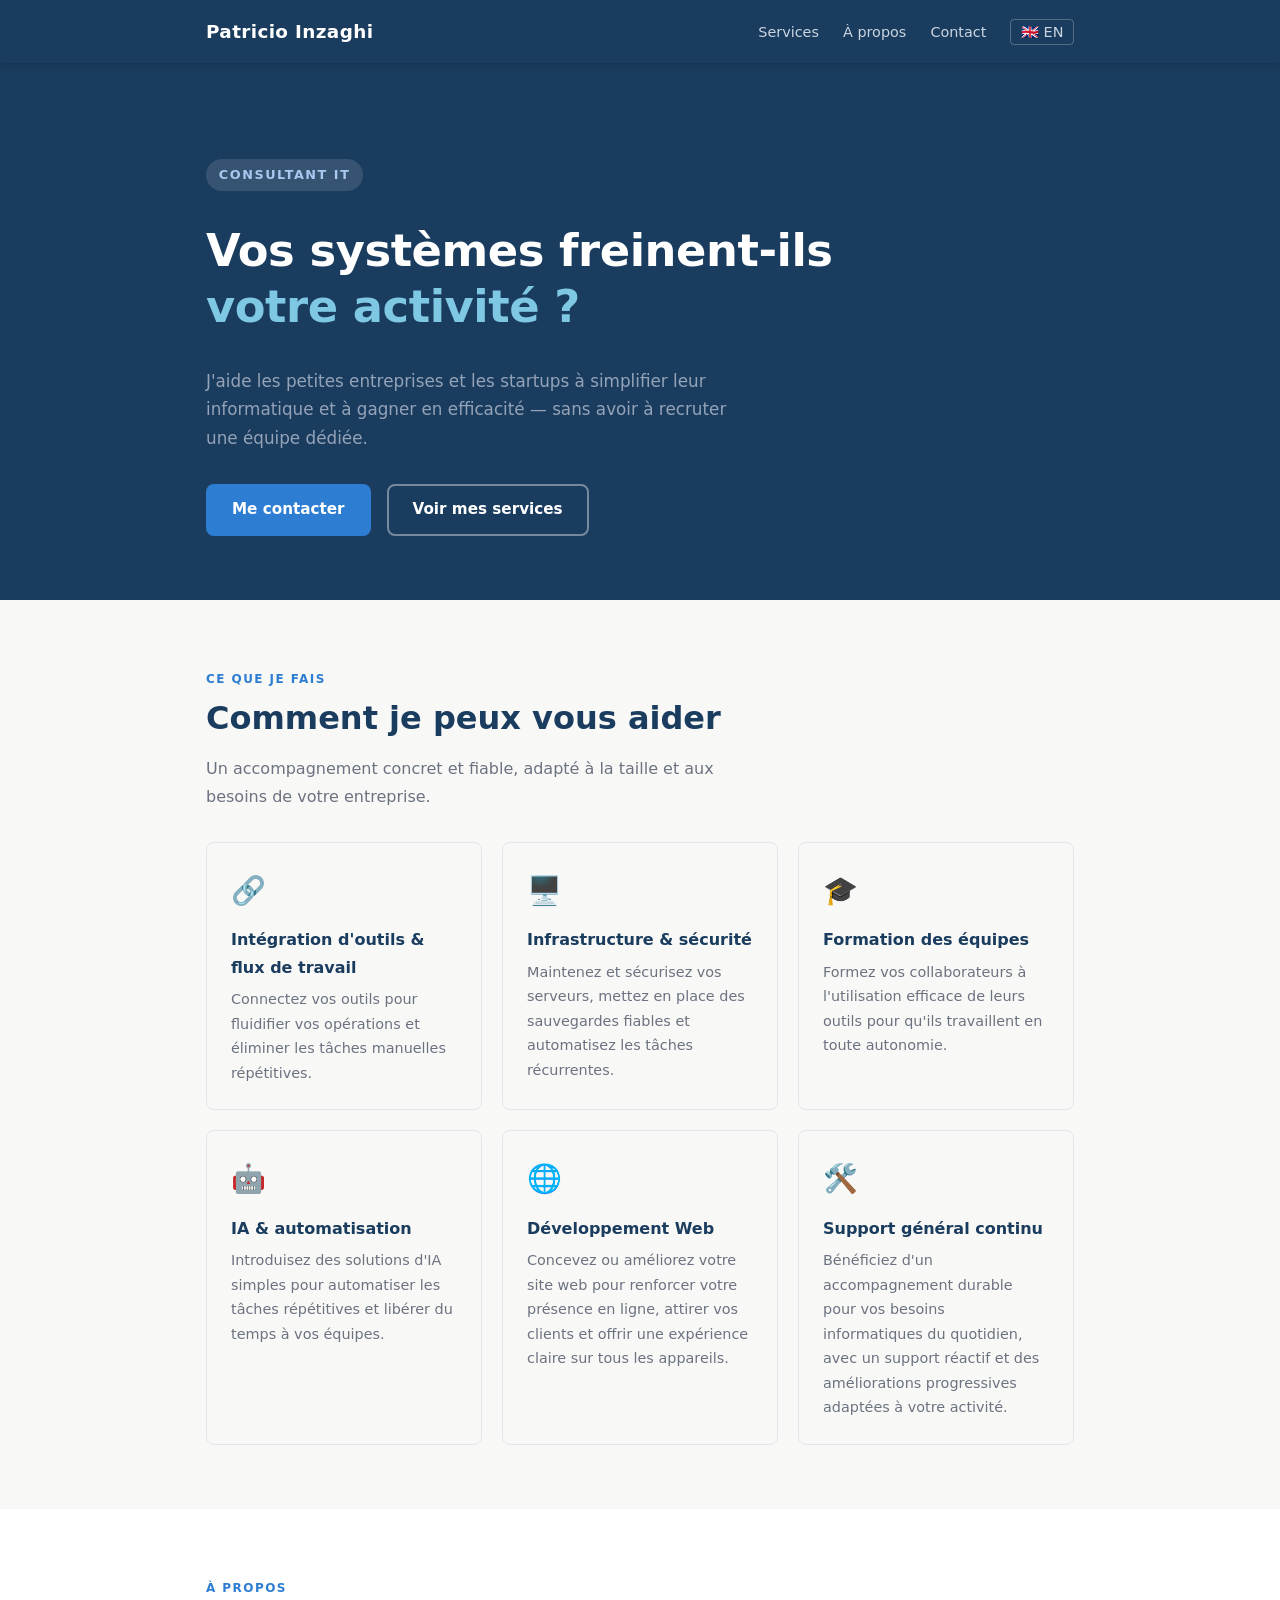
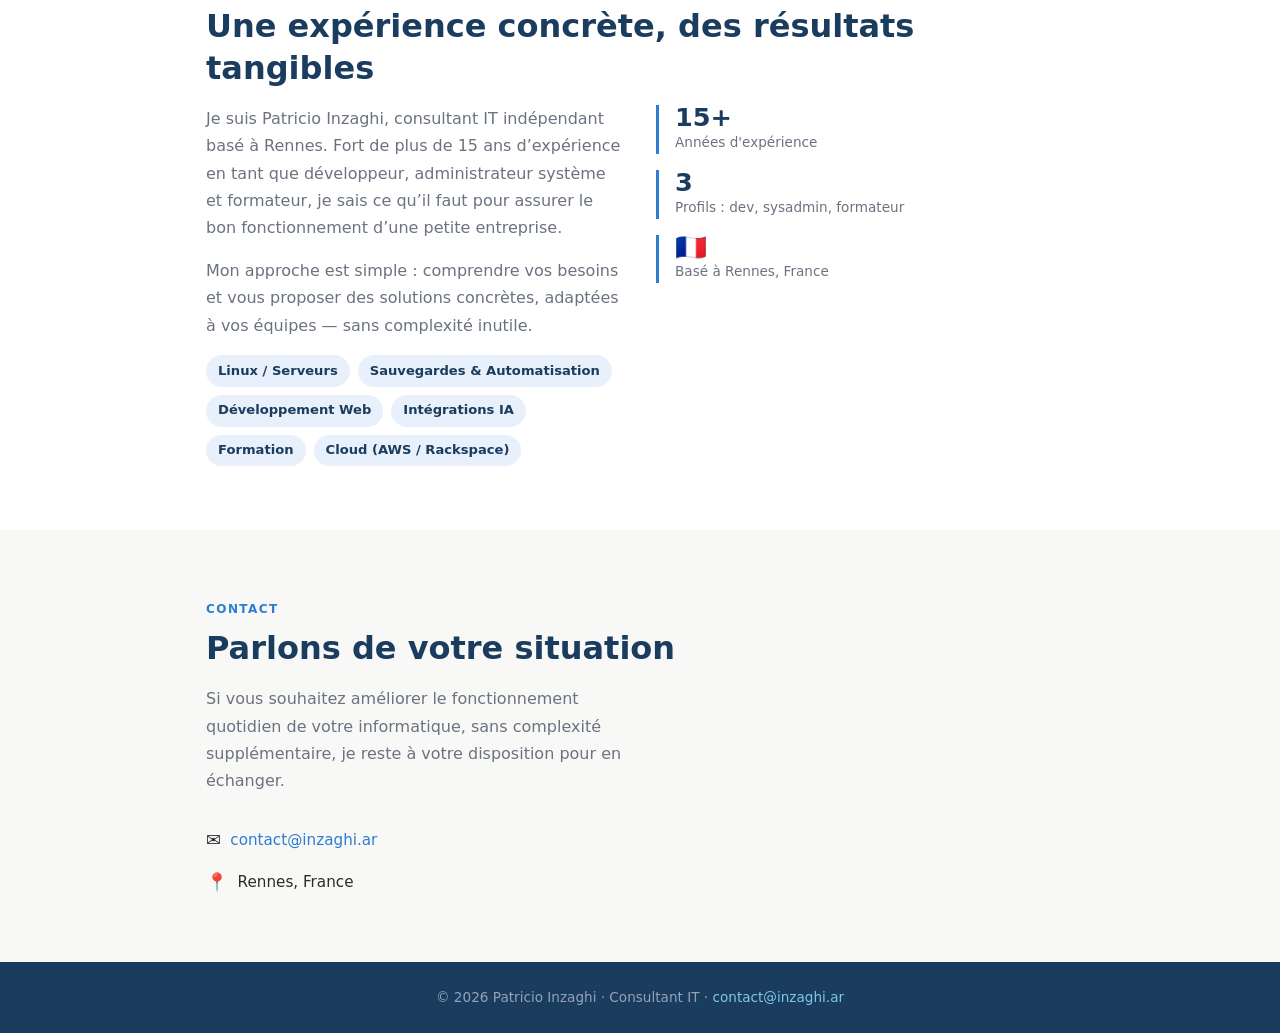
==== commit af02a4c5: "Change description" ====
--- a/index.html
+++ b/index.html
@@ -114,13 +114,13 @@
       <div class="about-grid">
         <div class="about-text">
           <p>
-            Je suis Patricio Inzaghi, consultant IT indépendant basé à Rennes.
-            Fort de plus de 15 ans d'expérience en tant que développeur, administrateur système
-            et formateur, je sais ce qu'il faut pour qu'une petite entreprise fonctionne sans accroc.
+            Je suis Patricio Inzaghi, consultant IT indépendant basé à Rennes. Fort de plus de 15 ans d’expérience en
+            tant que développeur, administrateur système et formateur, je sais ce qu’il faut pour assurer le bon
+            fonctionnement d’une petite entreprise.
           </p>
           <p>
-            Mon approche est simple : comprendre votre situation, sortir du jargon technique
-            et vous apporter un accompagnement qui convient à vos équipes — sans complexité inutile.
+            Mon approche est simple : comprendre vos besoins et vous proposer des solutions concrètes, adaptées à vos
+            équipes — sans complexité inutile.
           </p>
           <div class="skills-list">
             <span class="skill-tag">Linux / Serveurs</span>
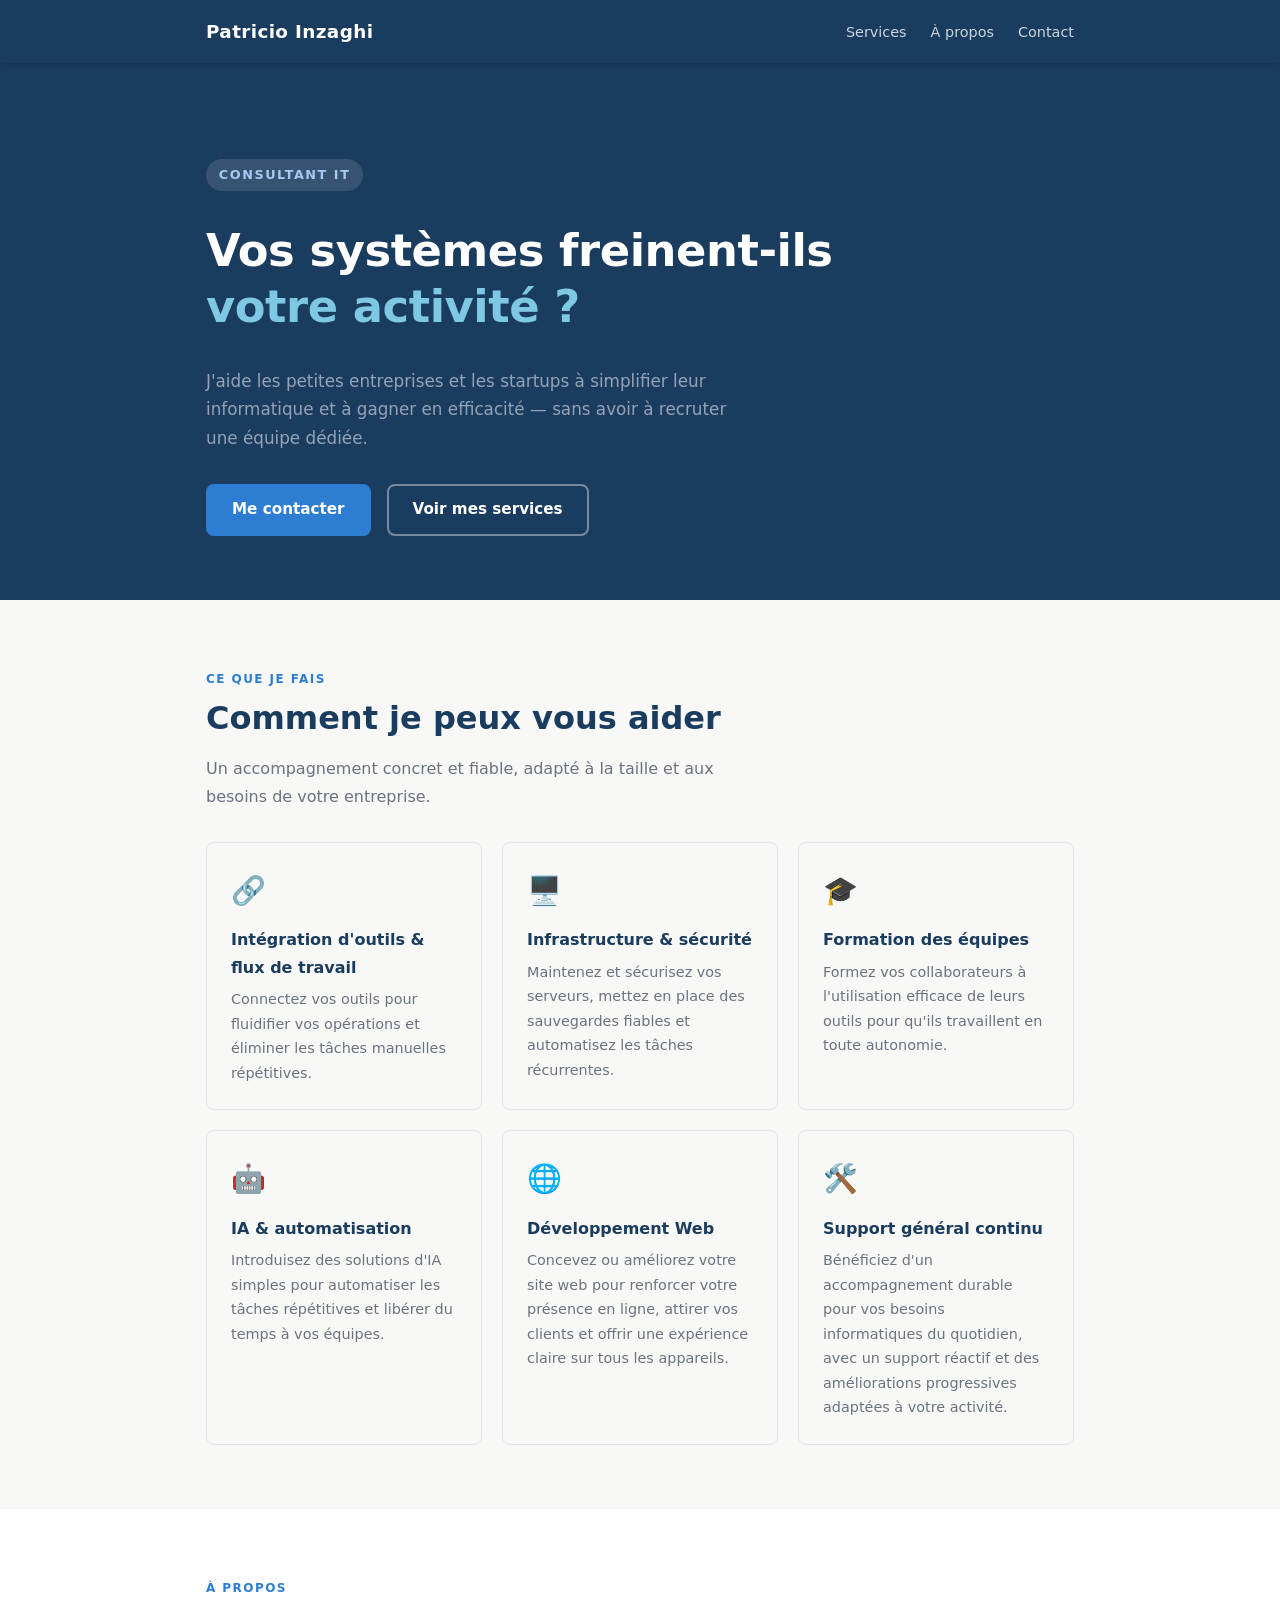
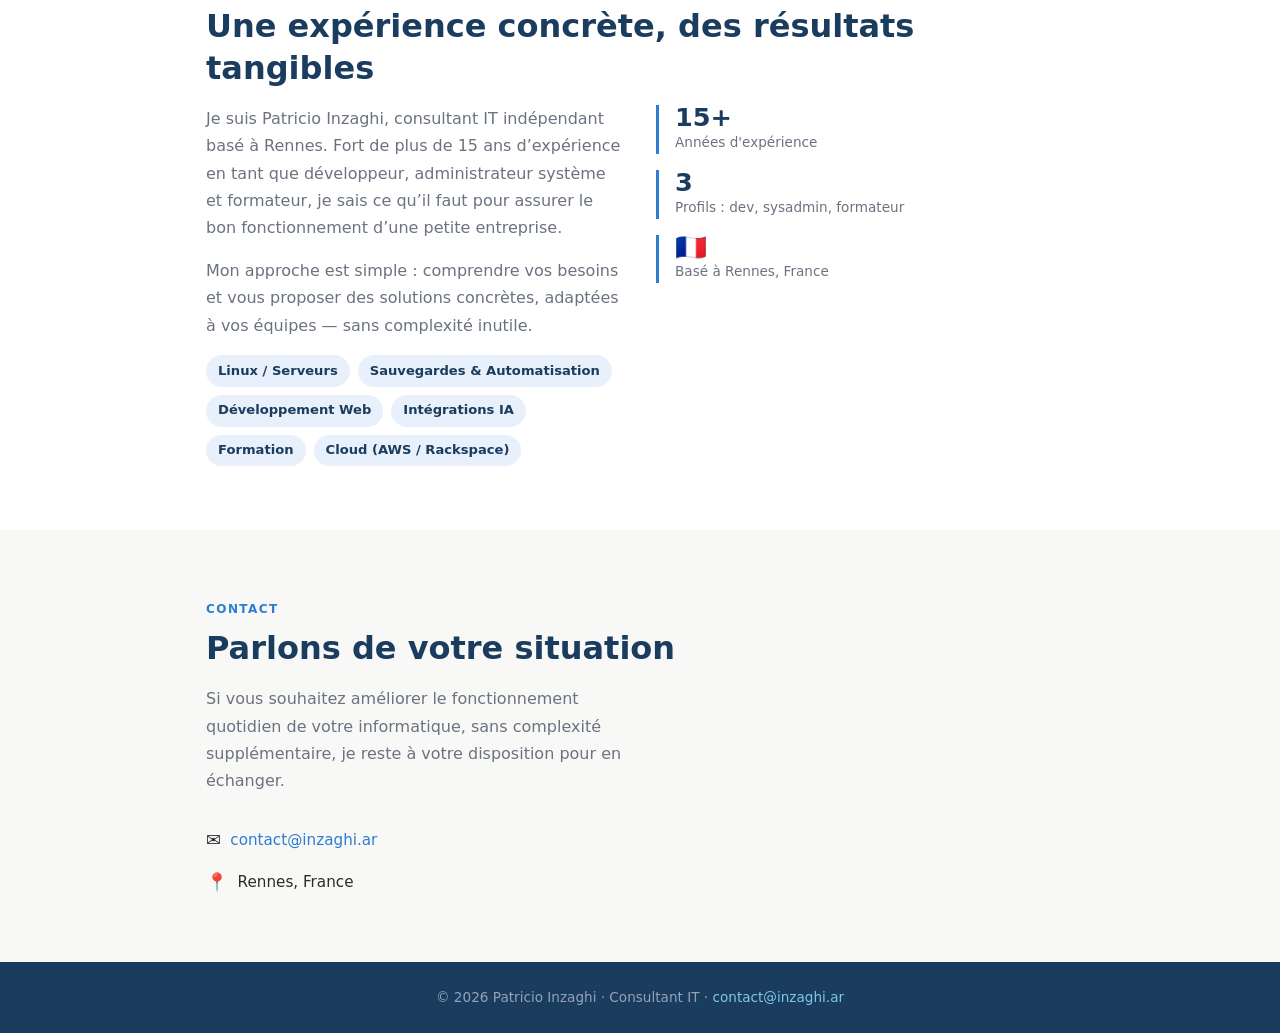
==== commit d8918f2b: "Removed language" ====
--- a/index.html
+++ b/index.html
@@ -25,7 +25,6 @@
         <li><a href="#services">Services</a></li>
         <li><a href="#about">À propos</a></li>
         <li><a href="#contact">Contact</a></li>
-        <li><a href="https://it-consultant.inzaghi.ar" class="nav-lang" aria-label="English version">🇬🇧 EN</a></li>
       </ul>
     </nav>
   </header>
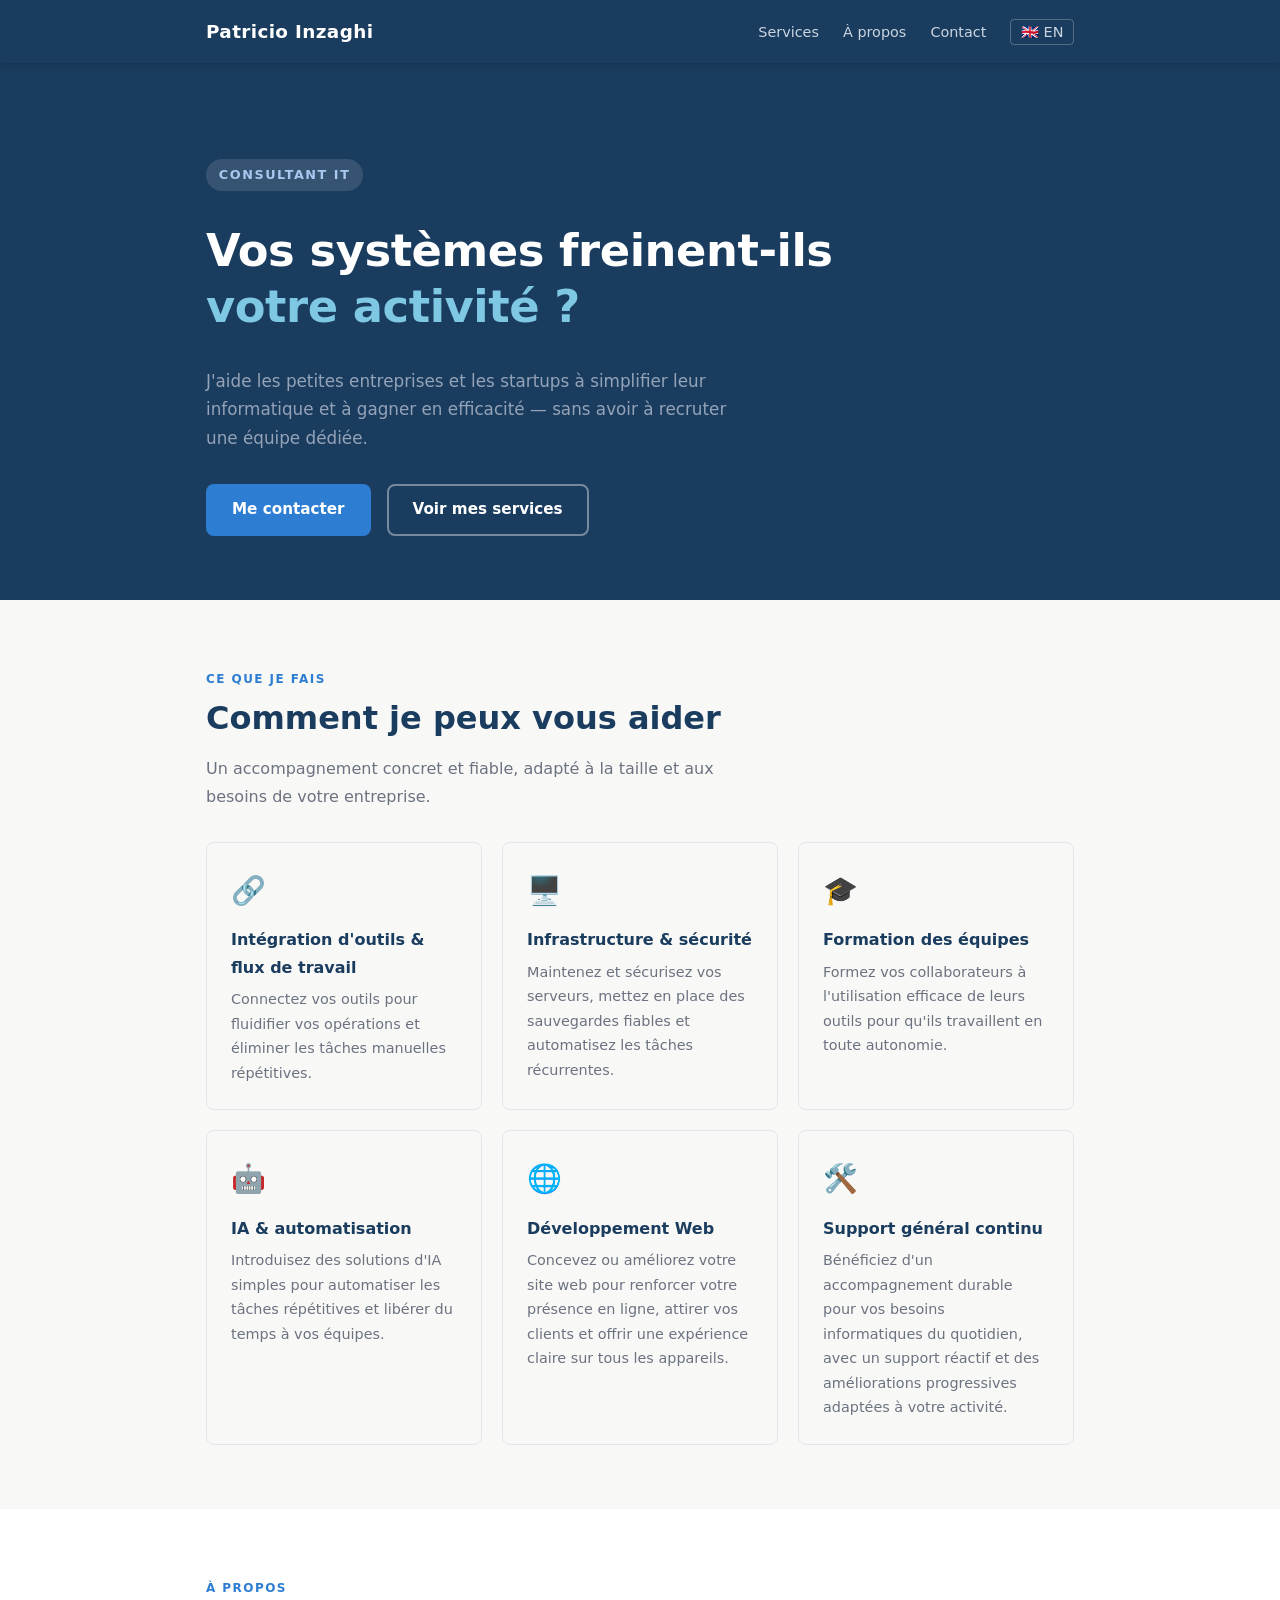
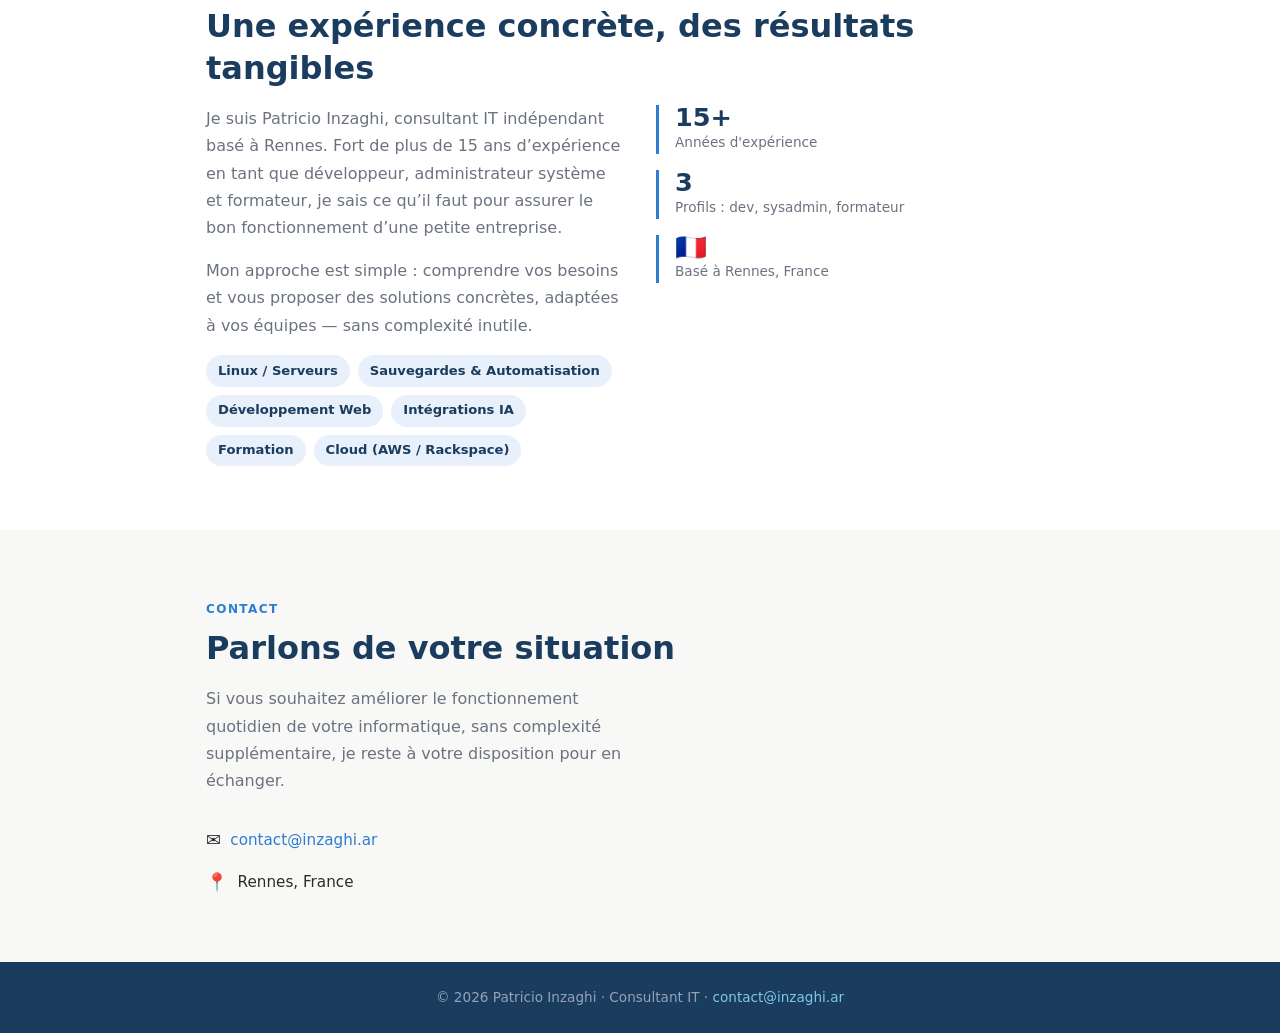
==== commit de74327e: "Include language button" ====
--- a/index.html
+++ b/index.html
@@ -25,6 +25,8 @@
         <li><a href="#services">Services</a></li>
         <li><a href="#about">À propos</a></li>
         <li><a href="#contact">Contact</a></li>
+        <li><a href="https://it-consultant.inzaghi.ar" class="nav-lang" aria-label="English version">🇬🇧
+            EN</a></li>
       </ul>
     </nav>
   </header>
